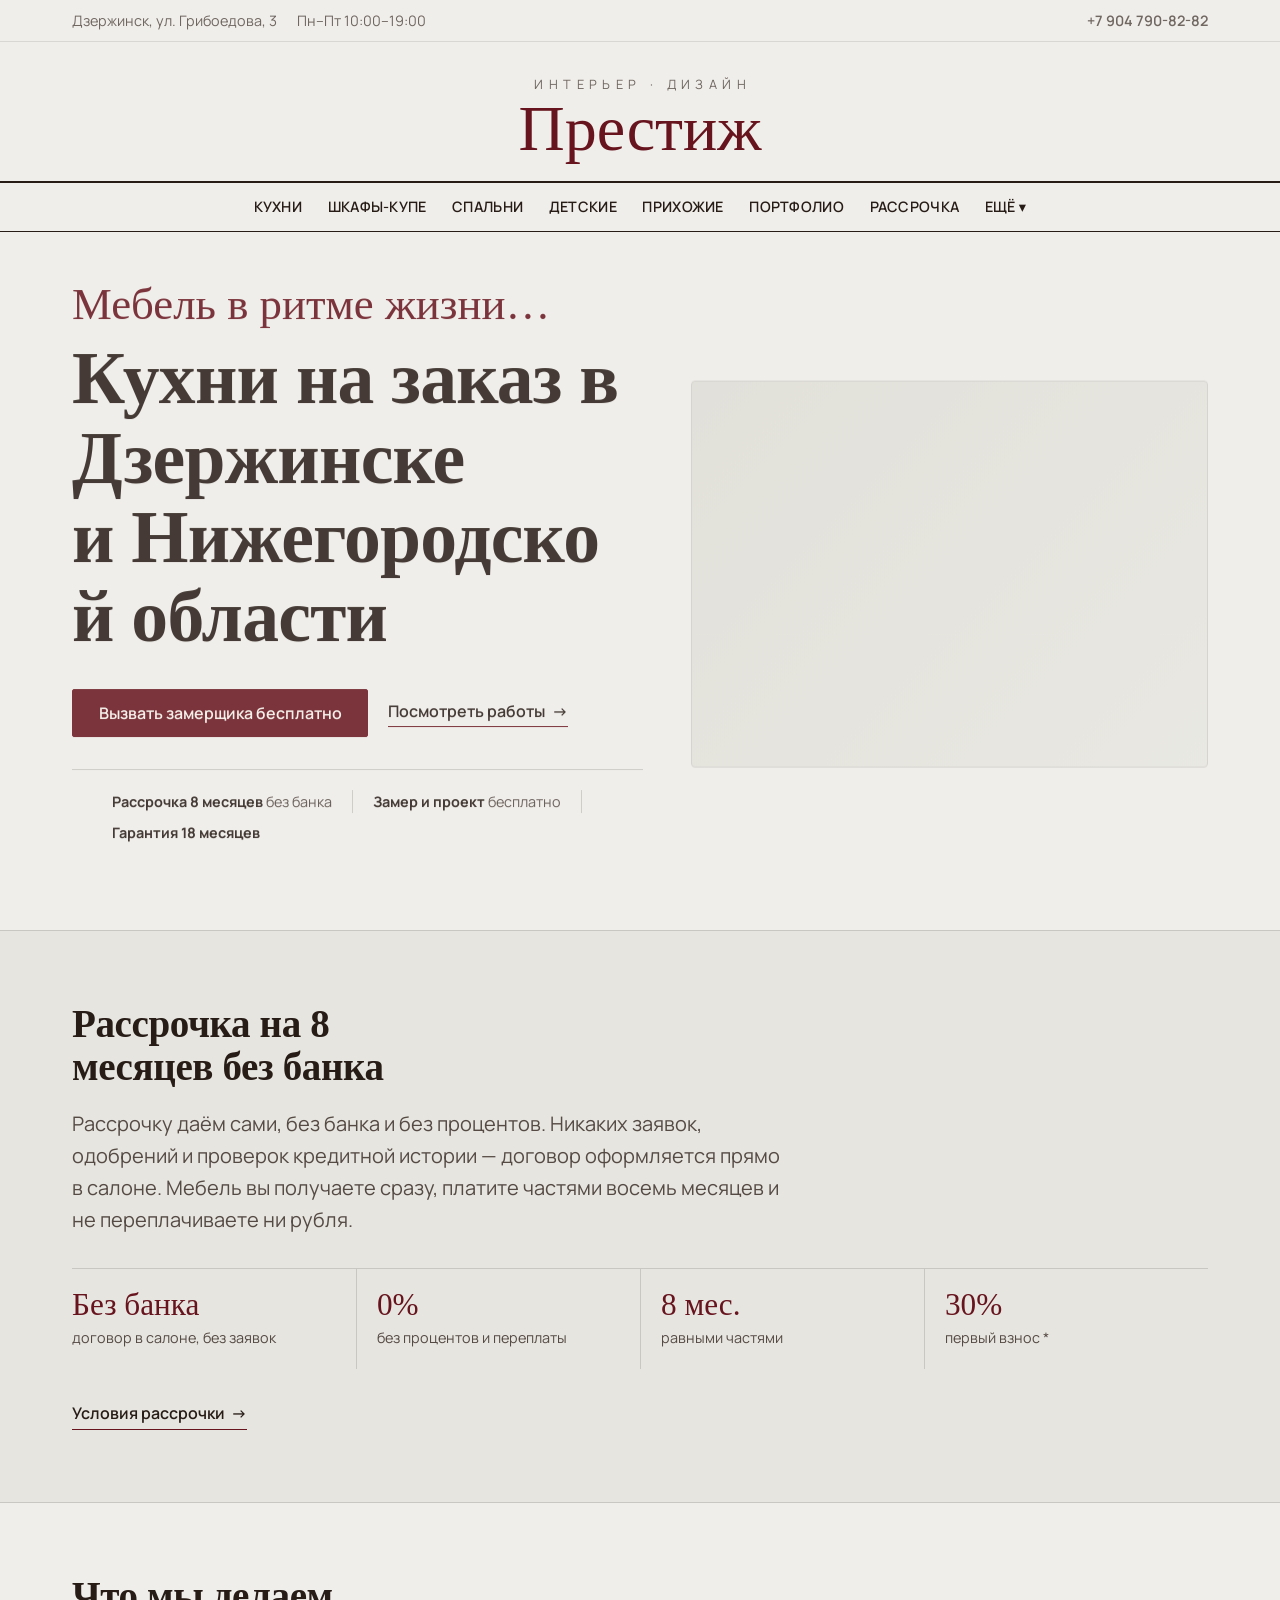
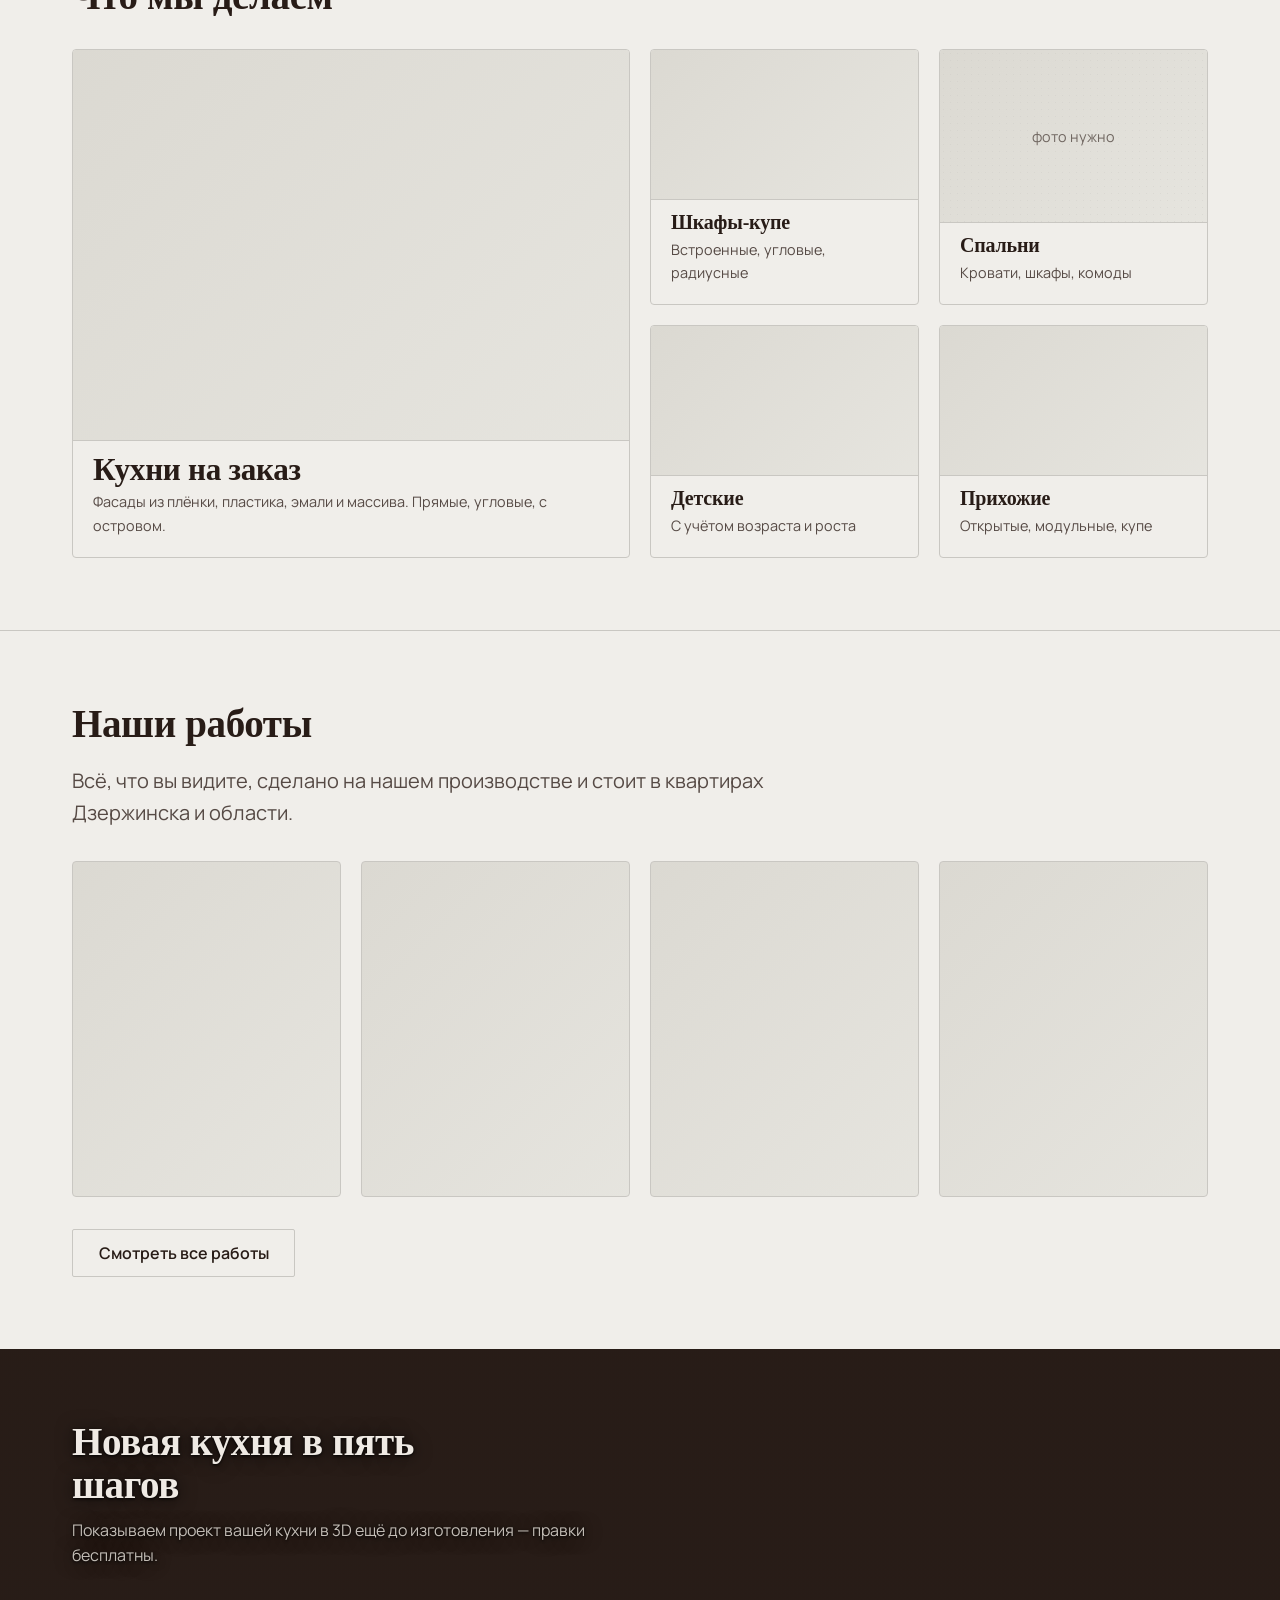
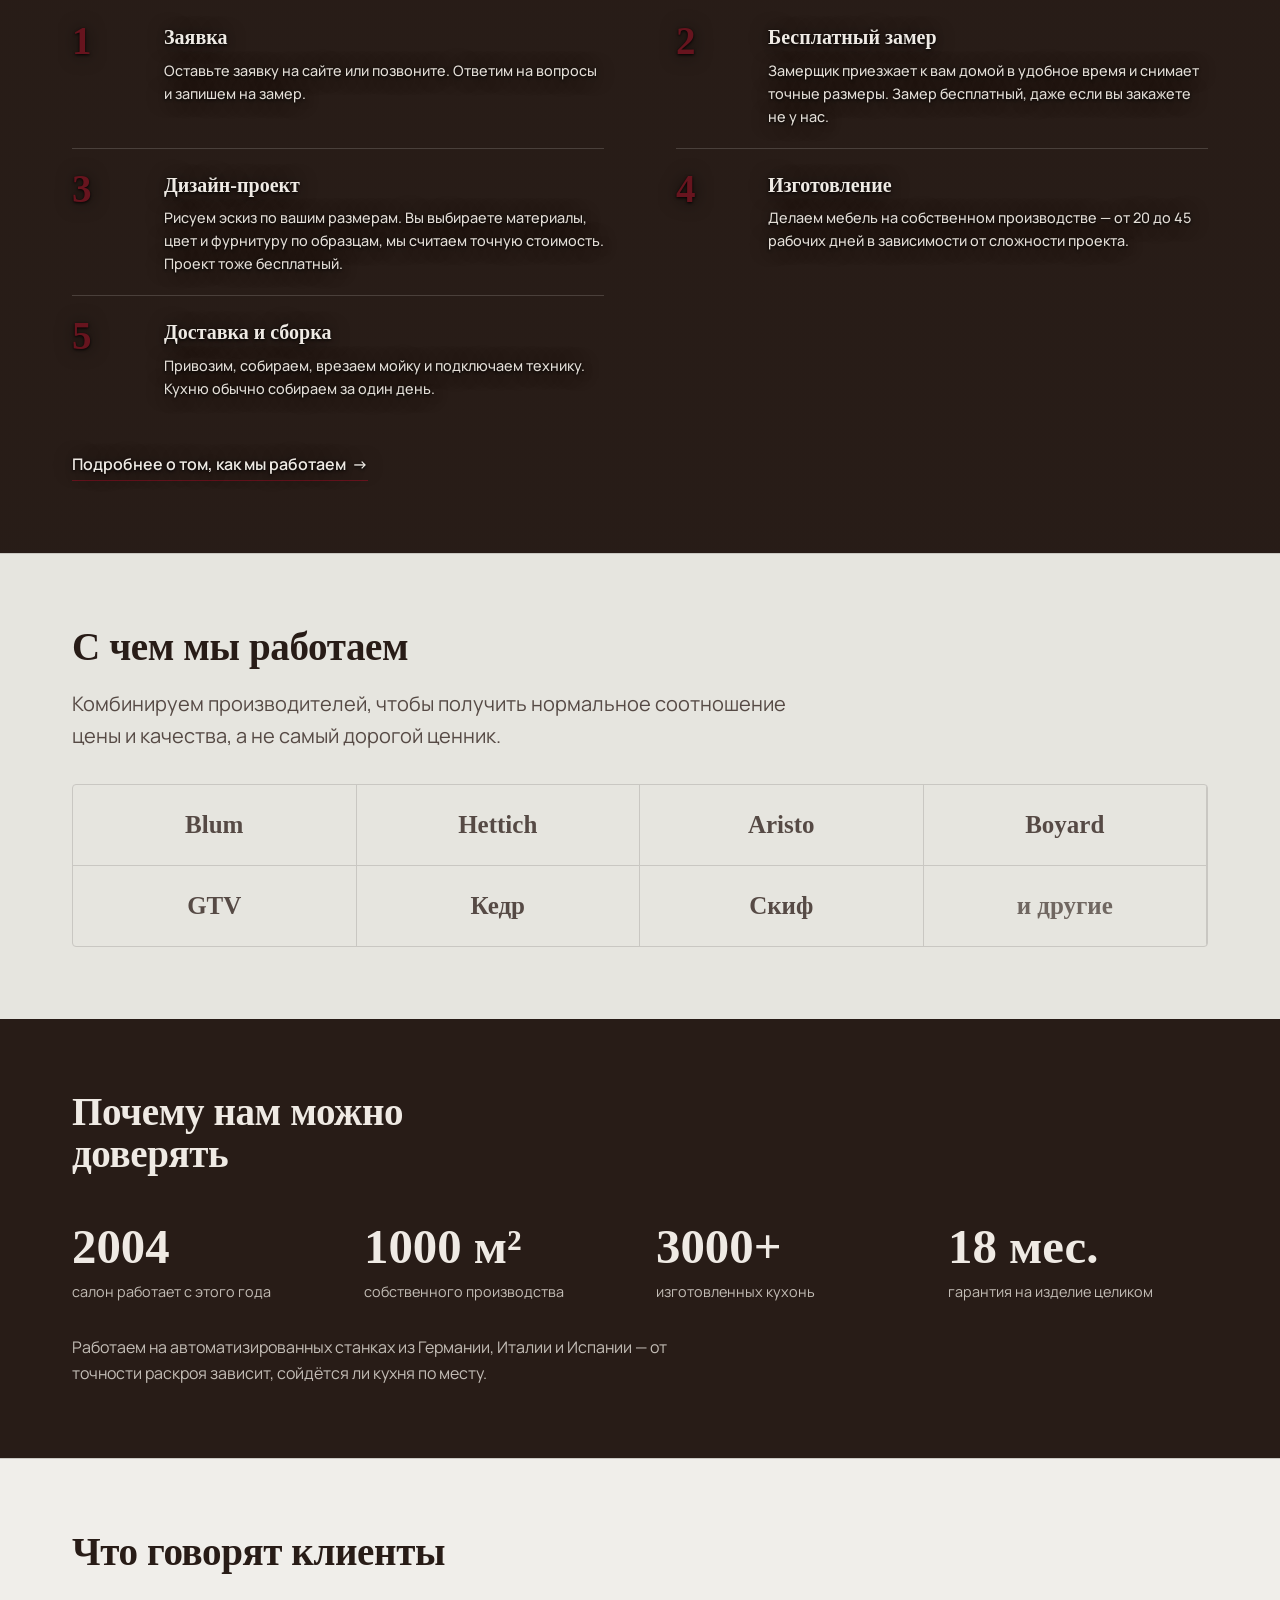
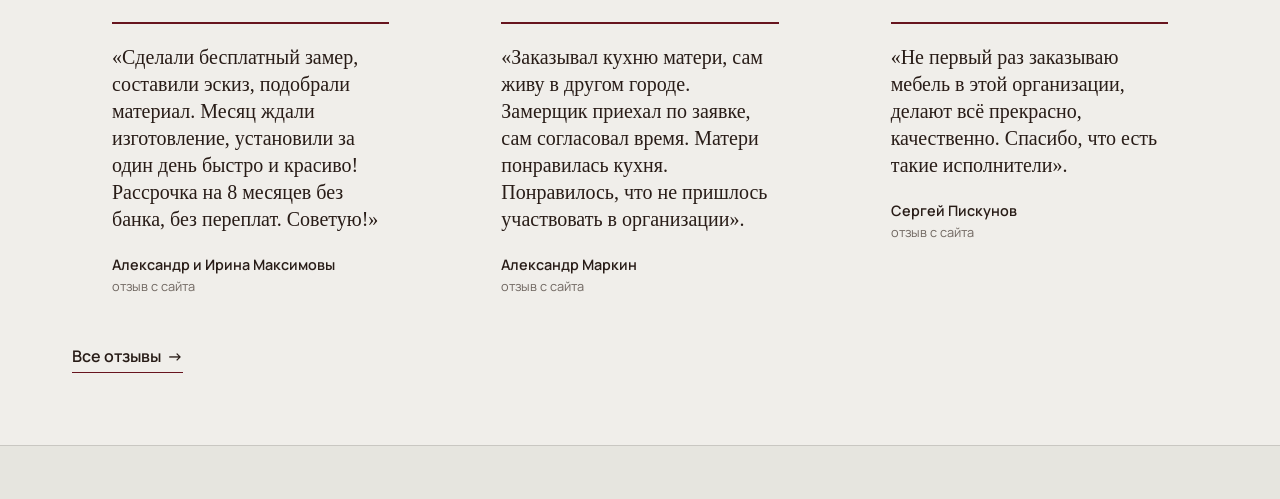
==== index.html @ ea36d983 "Pages: точка входа index.html (редирект на home) + .nojekyll Для публикации превью через GitHub Page" ====
<!doctype html>
<html lang="ru">
<head>
<meta charset="utf-8">
<meta http-equiv="refresh" content="0; url=home.html">
<title>Салон «Престиж» — кухни и мебель на заказ</title>
<link rel="canonical" href="home.html">
</head>
<body>
<p>Переход на <a href="home.html">главную страницу</a>…</p>
</body>
</html>
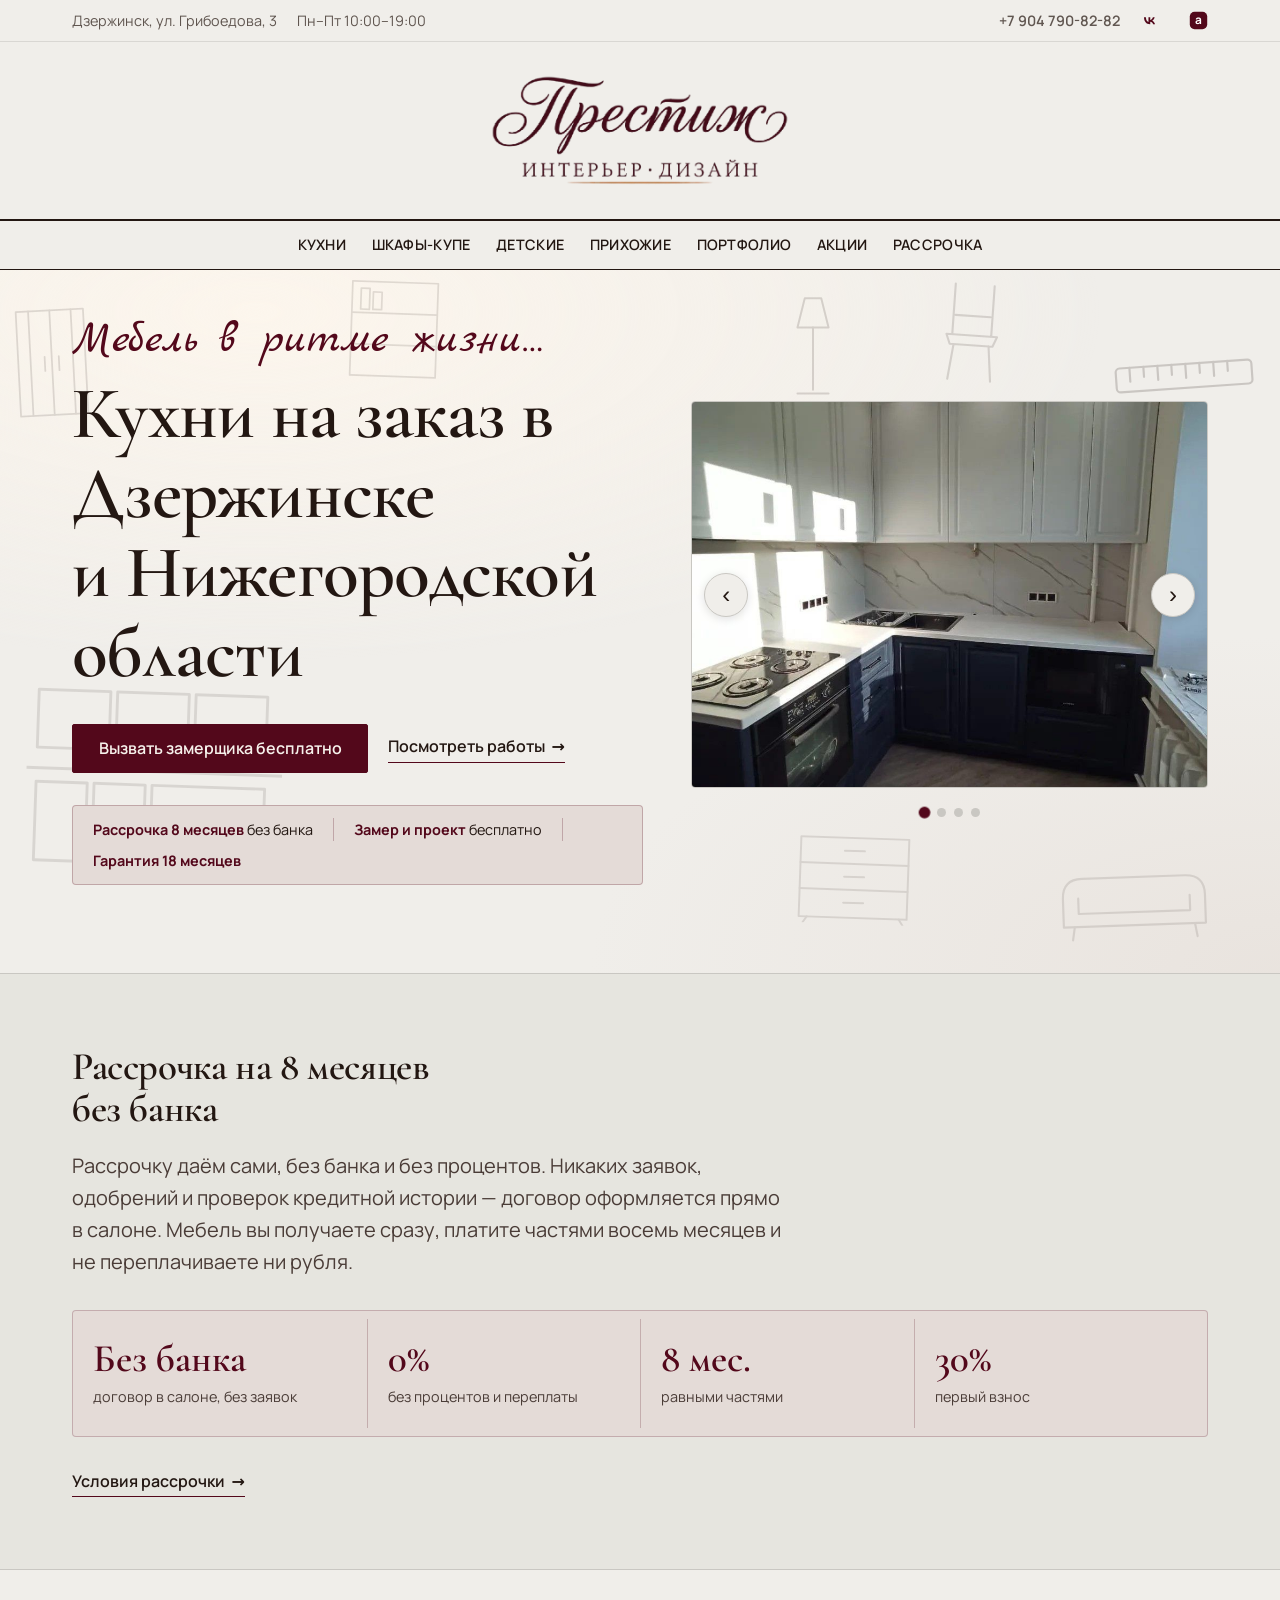
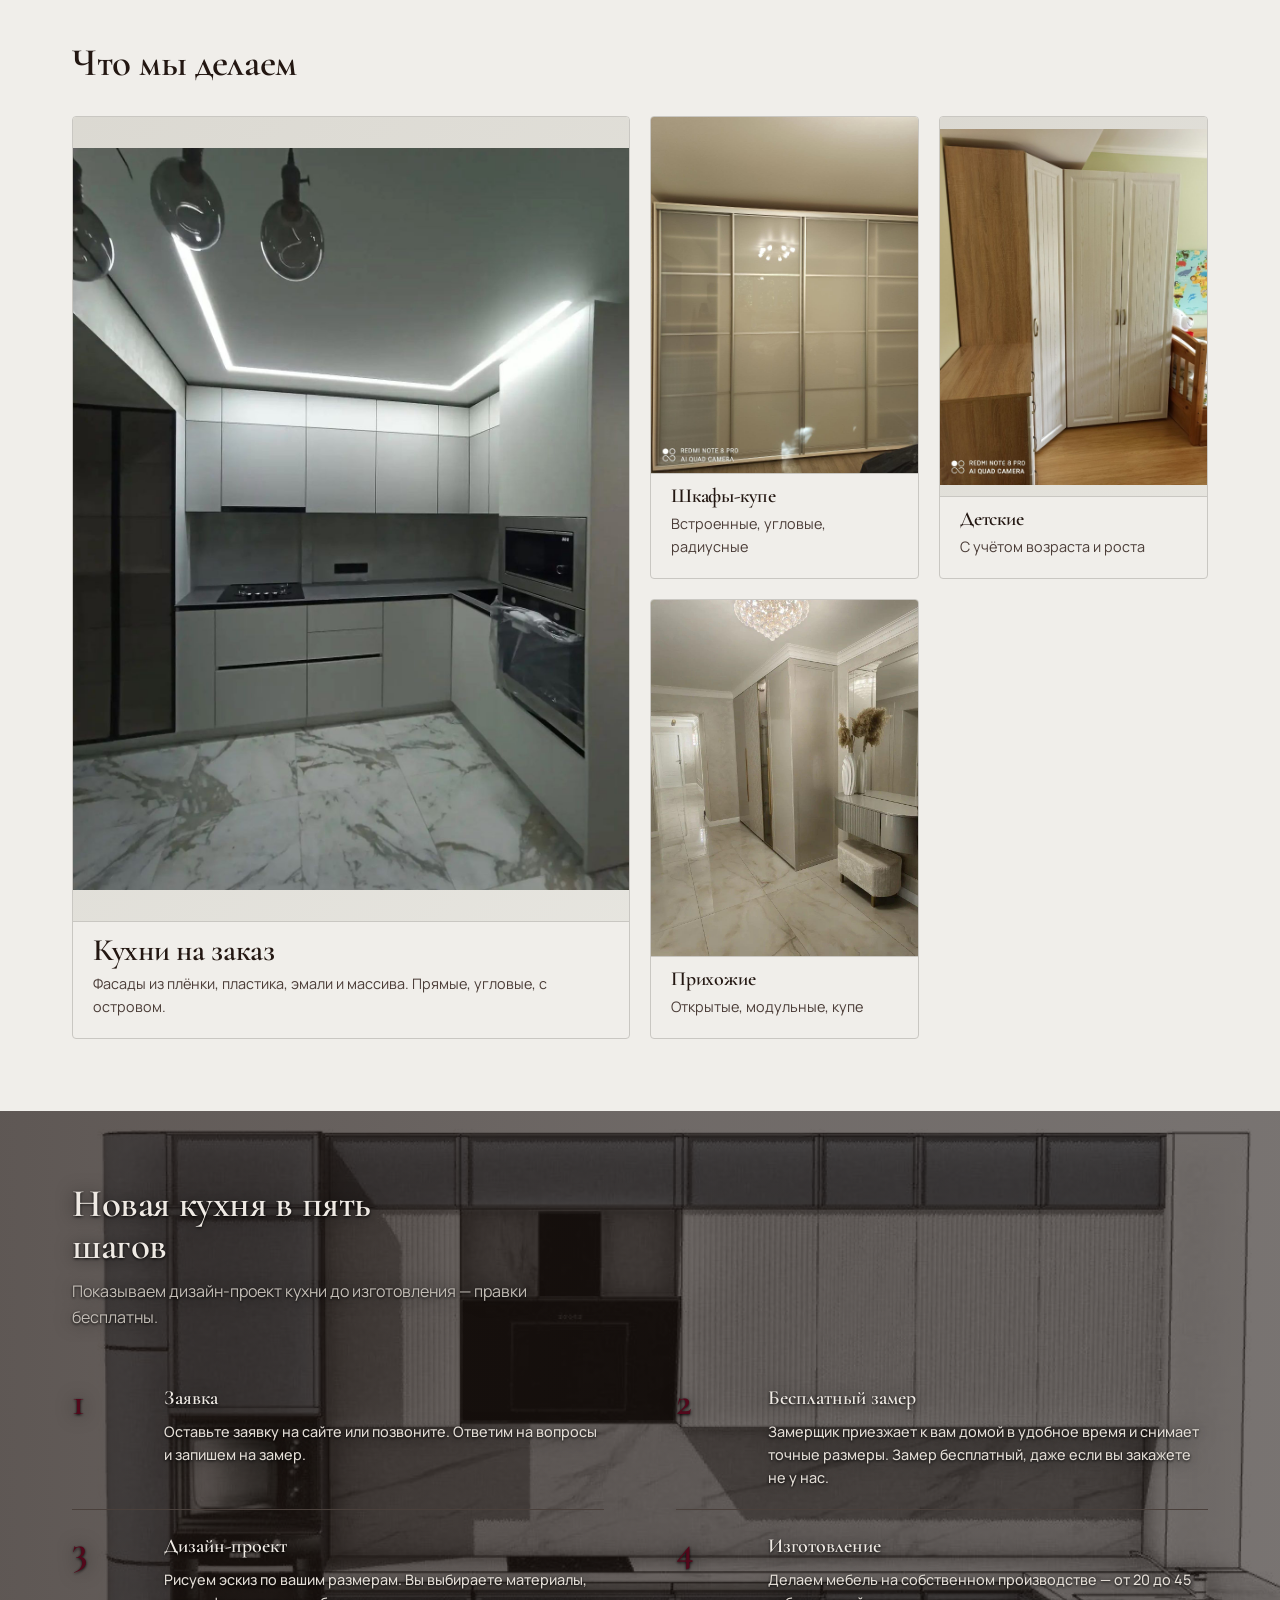
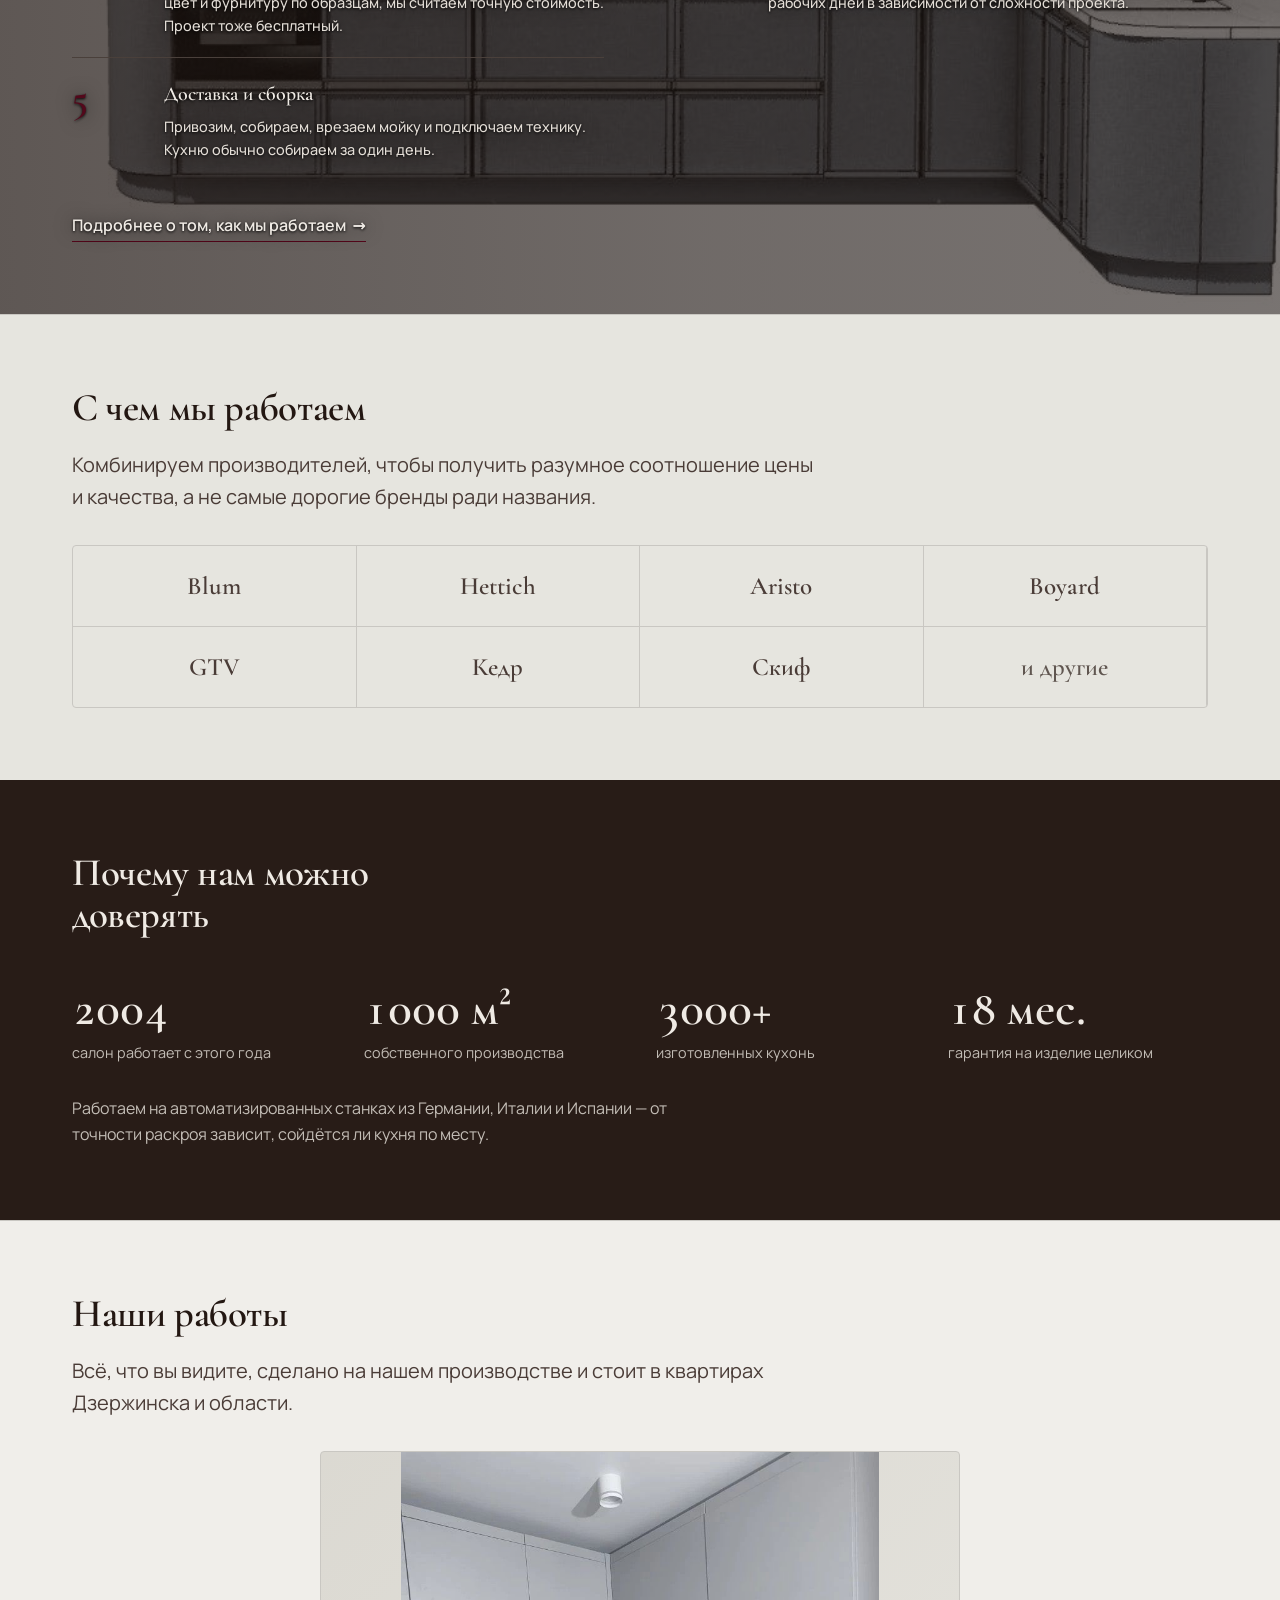
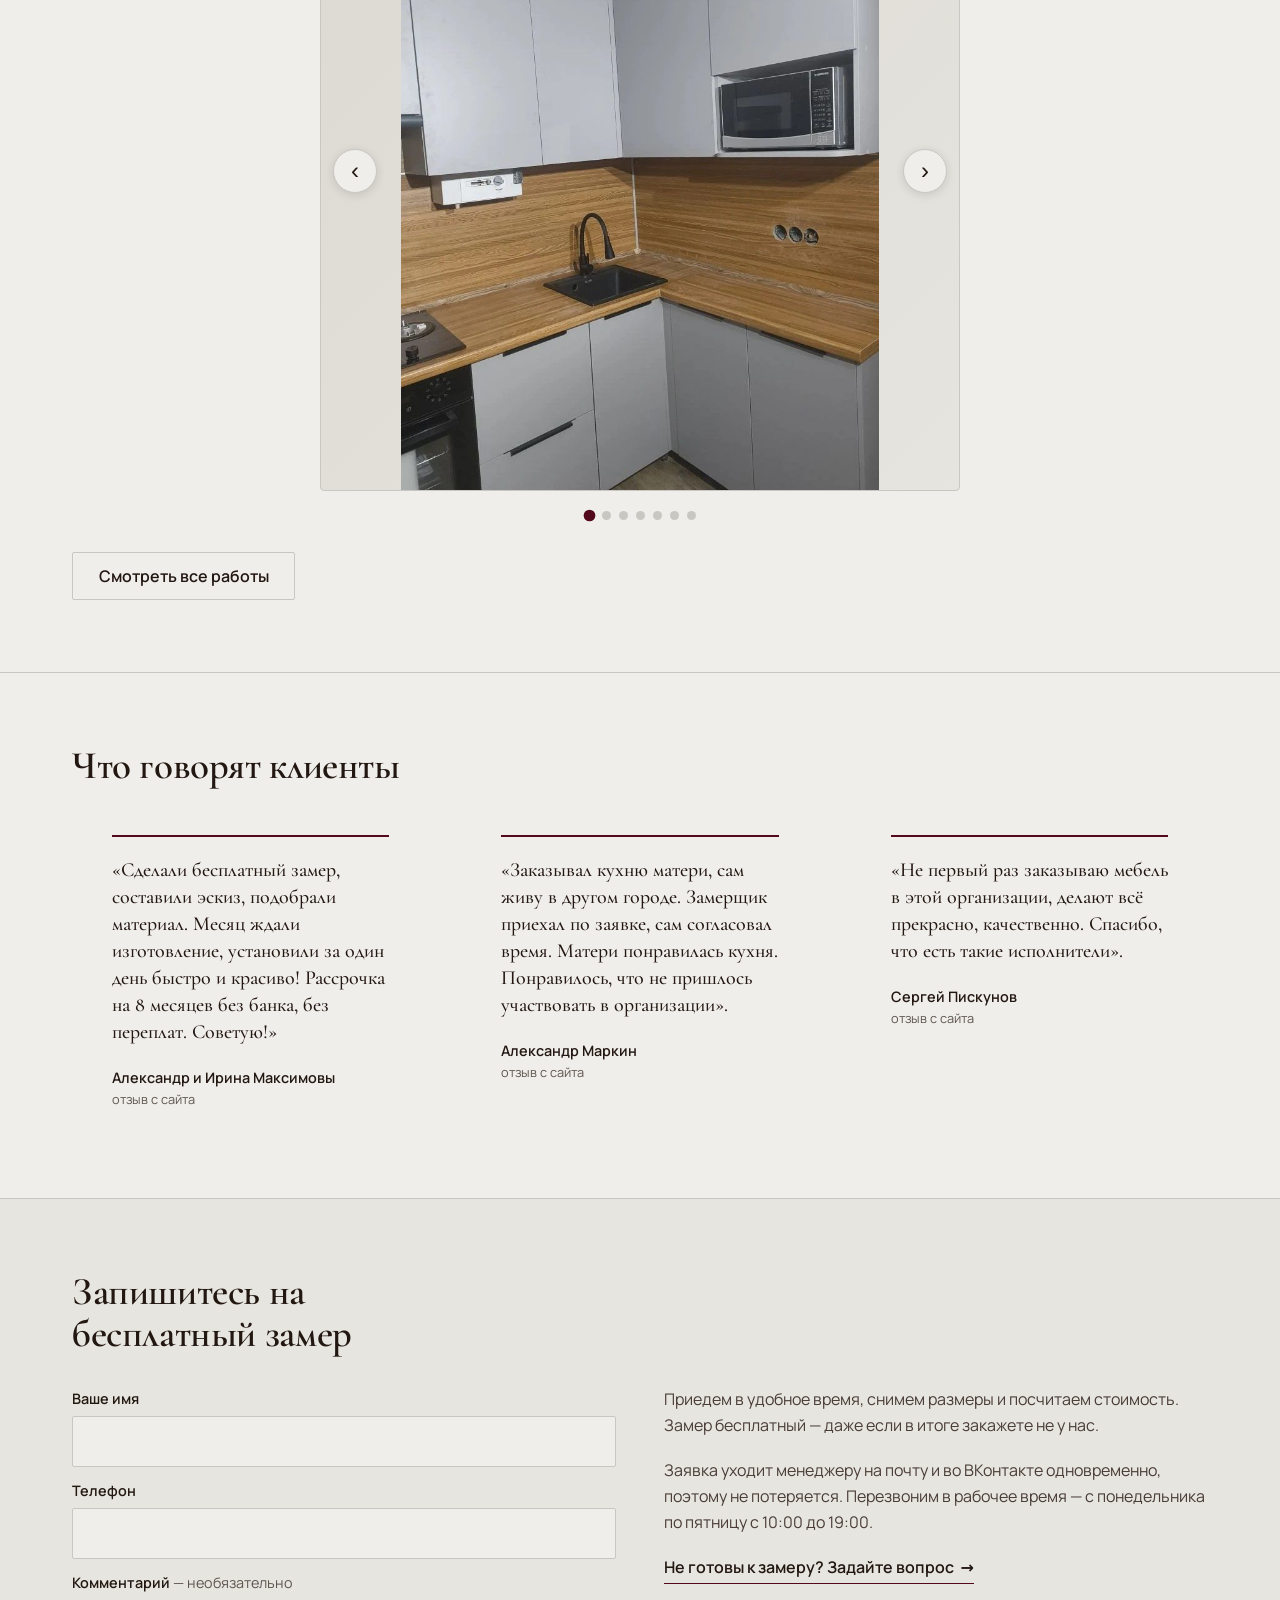
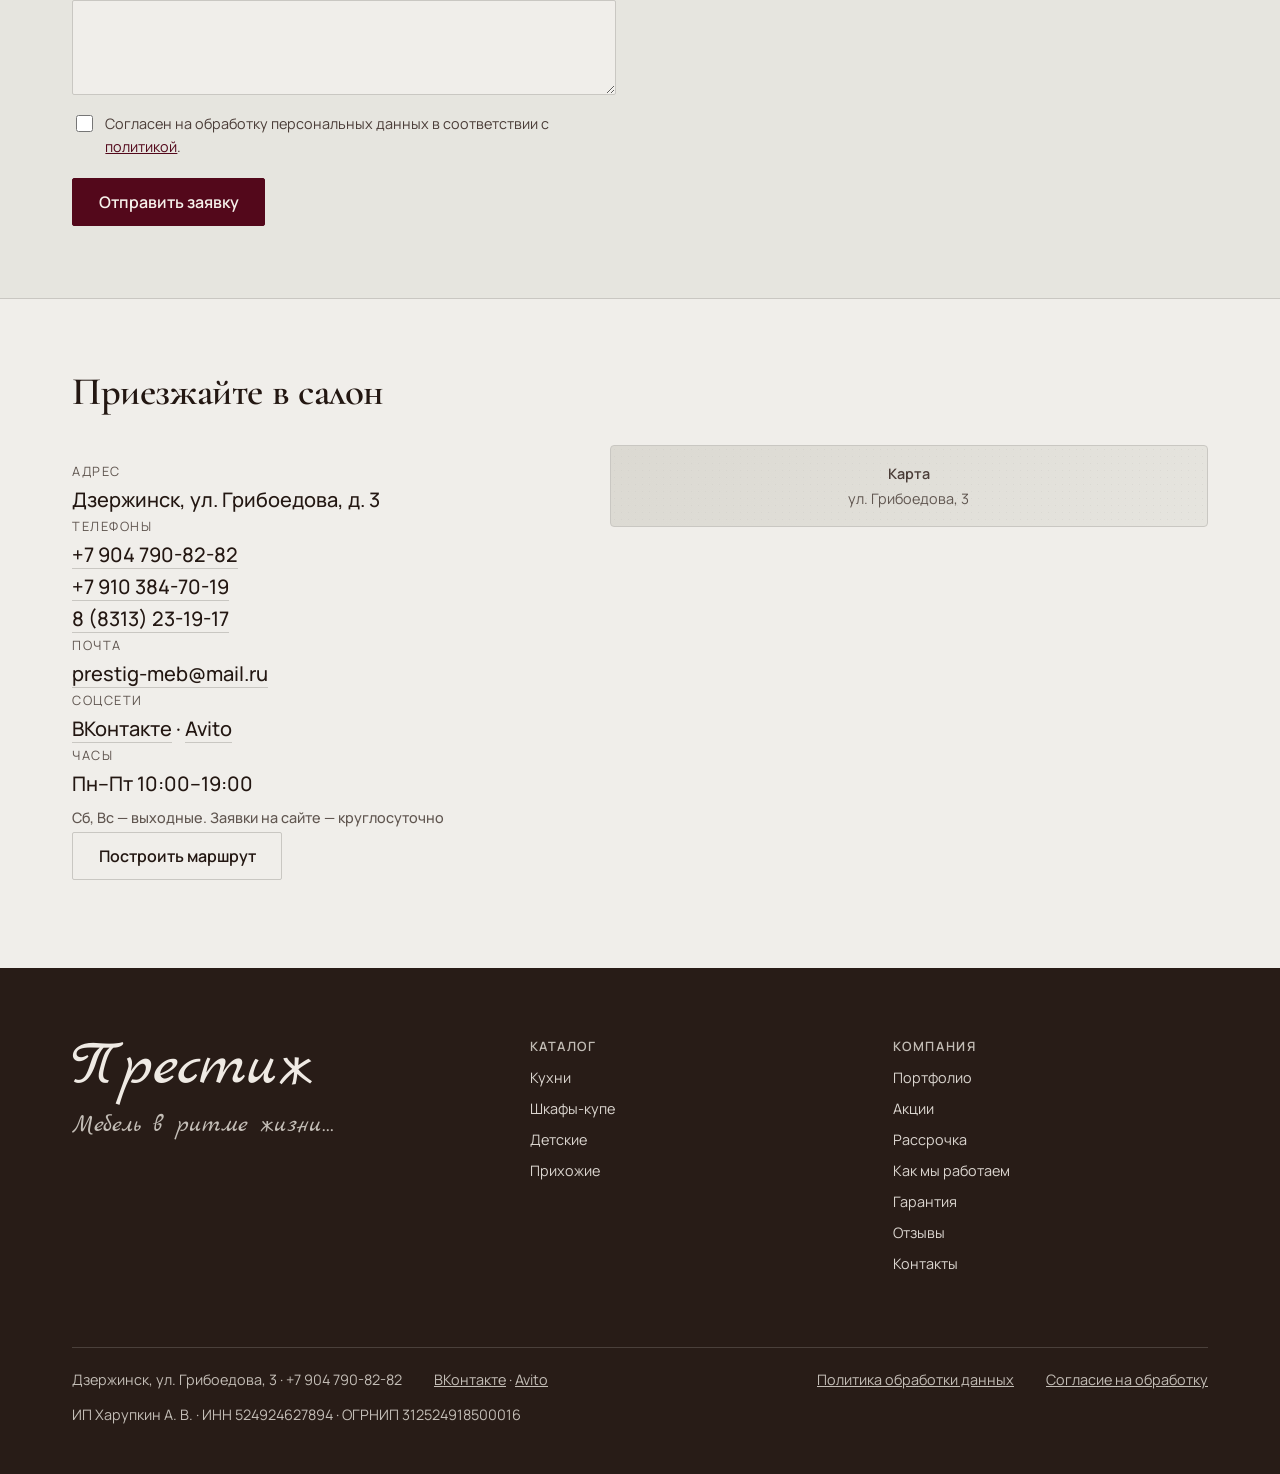
==== commit 9aaf834e: "Техника перед запуском: index.html, локальные шрифты, SEO-теги, сжатие фото, 404 - home.html → index" ====
--- a/index.html
+++ b/index.html
@@ -1,12 +1,406 @@
 <!doctype html>
-<html lang="ru">
+<html lang="ru" data-bg="greige">
 <head>
 <meta charset="utf-8">
-<meta http-equiv="refresh" content="0; url=home.html">
-<title>Салон «Престиж» — кухни и мебель на заказ</title>
-<link rel="canonical" href="home.html">
+<meta name="viewport" content="width=device-width, initial-scale=1">
+<link rel="icon" type="image/png" sizes="32x32" href="img/favicon-32.png">
+<link rel="icon" type="image/png" sizes="16x16" href="img/favicon-16.png">
+<link rel="apple-touch-icon" sizes="180x180" href="img/favicon-180.png">
+<title>Кухни и мебель на заказ в Дзержинске — салон «Престиж»</title>
+<meta name="description" content="Изготавливаем кухни, шкафы-купе и корпусную мебель по вашим размерам с 2004 года. Собственное производство в Дзержинске, работаем по всей Нижегородской области. Замер и дизайн-проект бесплатно, рассрочка на 8 месяцев без банка.">
+<link rel="canonical" href="https://prestigmeb.ru/">
+<meta property="og:type" content="website">
+<meta property="og:locale" content="ru_RU">
+<meta property="og:site_name" content="Салон «Престиж»">
+<meta property="og:url" content="https://prestigmeb.ru/">
+<meta property="og:title" content="Кухни и мебель на заказ в Дзержинске — салон «Престиж»">
+<meta property="og:description" content="Изготавливаем кухни, шкафы-купе и корпусную мебель по вашим размерам с 2004 года. Собственное производство в Дзержинске, работаем по всей Нижегородской области. Замер и дизайн-проект бесплатно, рассрочка на 8 месяцев без банка.">
+<meta property="og:image" content="https://prestigmeb.ru/img/kuhnya-sinyaya-mramor.jpg">
+<link rel="stylesheet" href="fonts.css">
+<link rel="stylesheet" href="site.css?v=20260916">
 </head>
 <body>
-<p>Переход на <a href="home.html">главную страницу</a>…</p>
+
+<!-- ============ Шапка · N6 мастхед ============ -->
+<header>
+  <div class="topbar">
+    <div class="wrap topbar__row">
+      <span class="topbar__addr">Дзержинск, ул. Грибоедова, 3</span>
+      <span class="topbar__addr">Пн–Пт&nbsp;10:00–19:00</span>
+      <span class="sp"></span>
+      <a class="topbar__phone" href="tel:+79047908282">+7 904 790-82-82</a>
+      <a class="topbar__vk" href="https://vk.ru/club210473860" target="_blank" rel="noopener" aria-label="Мы во ВКонтакте" style="display:inline-flex;align-items:center;color:var(--color-accent)"><svg width="19" height="19" viewBox="0 0 448 512" fill="currentColor" aria-hidden="true"><path d="M75.6 168.267H126.747C128.427 253.76 166.133 289.973 196 297.44V168.267H244.16V242.053C273.653 238.88 304.64 205.28 315.093 168.267H363.253C359.283 187.474 351.408 205.66 340.108 221.68C328.809 237.7 314.322 251.212 297.573 261.373C316.271 270.656 332.788 283.796 346.008 299.936C359.229 316.076 368.845 334.845 374.213 355H321.2C316.4 337.489 306.516 321.792 292.788 309.859C279.061 297.925 262.116 290.313 244.16 287.973V355H238.373C136.267 355 78.0267 285.013 75.6 168.267Z"/></svg></a>
+      <a class="topbar__avito" href="https://www.avito.ru/dzerzhinsk/mebel_i_interer/kuhni_na_zakaz_4572454241" target="_blank" rel="noopener" aria-label="Avito" style="display:inline-flex;align-items:center;margin-left:10px;color:var(--color-accent)"><svg width="19" height="19" viewBox="0 0 24 24" aria-hidden="true"><rect x="1" y="1" width="22" height="22" rx="6" fill="currentColor"/><text x="12" y="17" text-anchor="middle" font-size="15" font-weight="700" fill="#fff" font-family="Manrope,Arial,sans-serif">a</text></svg></a>
+      <button class="burger" aria-label="Открыть меню" aria-expanded="false">Меню ☰</button>
+    </div>
+  </div>
+
+  <div class="wrap masthead">
+    <a class="wordmark wordmark--logo" href="./" aria-label="Престиж — интерьер, дизайн"><img src="img/logo.png" alt="Престиж — интерьер, дизайн" width="680" height="257" style="display:block;width:clamp(190px,42vw,300px);height:auto;margin:0 auto"></a>
+  </div>
+
+  <nav class="mastnav" aria-label="Основное меню">
+    <div class="wrap">
+      <ul class="mastnav__list">
+        <li><a href="category.html">Кухни</a></li>
+        <li><a href="shkafy.html">Шкафы-купе</a></li>
+        <li><a href="detskie.html">Детские</a></li>
+        <li><a href="prihozhie.html">Прихожие</a></li>
+        <li><a href="portfolio.html">Портфолио</a></li>
+        <li><a href="akcii.html">Акции</a></li>
+        <li><a href="static.html">Рассрочка</a></li>
+      </ul>
+    </div>
+  </nav>
+</header>
+
+<main>
+
+  <!-- 1 · Первый экран -->
+  <section class="hero-band" aria-labelledby="hero-title">
+    <!-- фоновые мебельные эскизы + тёплое свечение (декор, скрыт от скринридеров) -->
+    <div class="hero__fx" aria-hidden="true">
+      <svg width="0" height="0" class="hero__defs"><defs>
+        <symbol id="f-kitchen" viewBox="0 0 150 112">
+          <rect x="6" y="6" width="42" height="34"/><rect x="52" y="6" width="42" height="34"/><rect x="98" y="6" width="42" height="34"/>
+          <line x1="27" y1="30" x2="27" y2="35"/><line x1="73" y1="30" x2="73" y2="35"/><line x1="119" y1="30" x2="119" y2="35"/>
+          <line x1="0" y1="52" x2="150" y2="52"/>
+          <rect x="6" y="60" width="30" height="46"/><rect x="40" y="60" width="30" height="46"/><rect x="74" y="60" width="66" height="46"/>
+          <circle cx="107" cy="83" r="6"/>
+        </symbol>
+        <symbol id="f-ruler" viewBox="0 0 140 42">
+          <rect x="2" y="10" width="136" height="24" rx="4"/>
+          <line x1="16" y1="10" x2="16" y2="24"/><line x1="30" y1="10" x2="30" y2="20"/><line x1="44" y1="10" x2="44" y2="24"/><line x1="58" y1="10" x2="58" y2="20"/><line x1="72" y1="10" x2="72" y2="24"/><line x1="86" y1="10" x2="86" y2="20"/><line x1="100" y1="10" x2="100" y2="24"/><line x1="114" y1="10" x2="114" y2="20"/>
+        </symbol>
+        <symbol id="f-lamp" viewBox="0 0 70 120">
+          <path d="M18 40 L52 40 L44 8 L26 8 Z"/><line x1="35" y1="40" x2="35" y2="108"/><path d="M18 112 L52 112"/>
+        </symbol>
+        <symbol id="f-wardrobe" viewBox="0 0 88 130">
+          <rect x="6" y="6" width="76" height="118"/><line x1="44" y1="6" x2="44" y2="124"/>
+          <line x1="20" y1="6" x2="20" y2="124"/><line x1="68" y1="6" x2="68" y2="124"/>
+          <line x1="36" y1="58" x2="36" y2="74"/><line x1="52" y1="58" x2="52" y2="74"/>
+        </symbol>
+        <symbol id="f-dresser" viewBox="0 0 120 92">
+          <rect x="6" y="6" width="108" height="80"/><line x1="6" y1="32" x2="114" y2="32"/><line x1="6" y1="58" x2="114" y2="58"/>
+          <line x1="50" y1="19" x2="70" y2="19"/><line x1="50" y1="45" x2="70" y2="45"/><line x1="50" y1="71" x2="70" y2="71"/>
+          <line x1="14" y1="86" x2="10" y2="92"/><line x1="106" y1="86" x2="110" y2="92"/>
+        </symbol>
+        <symbol id="f-chair" viewBox="0 0 80 112">
+          <path d="M20 8 L20 60 M60 8 L60 60 M14 60 L66 60 L62 70 L18 70 Z M22 70 L18 106 M58 70 L62 106 M22 40 L58 40"/>
+        </symbol>
+        <symbol id="f-sofa" viewBox="0 0 150 84">
+          <path d="M10 40 Q10 22 28 22 L122 22 Q140 22 140 40 L140 66 L10 66 Z"/>
+          <path d="M24 40 L24 54 M126 40 L126 54 M24 54 L126 54"/>
+          <line x1="20" y1="66" x2="18" y2="78"/><line x1="130" y1="66" x2="132" y2="78"/>
+        </symbol>
+        <symbol id="f-shelf" viewBox="0 0 110 120">
+          <rect x="6" y="6" width="98" height="108"/><line x1="6" y1="42" x2="104" y2="42"/><line x1="6" y1="78" x2="104" y2="78"/>
+          <rect x="16" y="14" width="10" height="24"/><rect x="30" y="18" width="10" height="20"/>
+        </symbol>
+      </defs></svg>
+      <div class="hero__glow"></div>
+      <svg class="hero__sketch hero__sketch--kitchen" viewBox="0 0 150 112"><use href="#f-kitchen"/></svg>
+      <svg class="hero__sketch hero__sketch--ruler" viewBox="0 0 140 42"><use href="#f-ruler"/></svg>
+      <svg class="hero__sketch hero__sketch--lamp" viewBox="0 0 70 120"><use href="#f-lamp"/></svg>
+      <svg class="hero__sketch hero__sketch--wardrobe" viewBox="0 0 88 130"><use href="#f-wardrobe"/></svg>
+      <svg class="hero__sketch hero__sketch--dresser" viewBox="0 0 120 92"><use href="#f-dresser"/></svg>
+      <svg class="hero__sketch hero__sketch--chair" viewBox="0 0 80 112"><use href="#f-chair"/></svg>
+      <svg class="hero__sketch hero__sketch--sofa" viewBox="0 0 150 84"><use href="#f-sofa"/></svg>
+      <svg class="hero__sketch hero__sketch--shelf" viewBox="0 0 110 120"><use href="#f-shelf"/></svg>
+    </div>
+    <div class="wrap hero">
+    <div class="hero__grid">
+      <div class="rise">
+        <p class="hero__slogan">Мебель в ритме жизни…</p>
+        <h1 class="hero__title" id="hero-title">Кухни на заказ в Дзержинске и&nbsp;Нижегородской области</h1>
+        <div class="hero__cta">
+          <a class="btn" href="#form">Вызвать замерщика бесплатно</a>
+          <a class="tlink" href="#works">Посмотреть работы <span class="arw">→</span></a>
+        </div>
+        <ul class="facts">
+          <li><b>Рассрочка 8 месяцев</b> без банка</li>
+          <li><b>Замер и проект</b> бесплатно</li>
+          <li><b>Гарантия 18 месяцев</b></li>
+        </ul>
+      </div>
+      <div class="slider slider--hero rise" data-slider data-autoplay="6000" tabindex="0" role="group" aria-roledescription="слайдер" aria-label="Наши кухни">
+        <div class="slider__viewport">
+          <div class="slider__track">
+            <div class="slider__slide"><div class="photo"><img class="photo__img" src="img/kuhnya-sinyaya-mramor.jpg" alt="Синяя классическая кухня с белой мраморной столешницей на заказ, Дзержинск" loading="eager" decoding="async"></div></div>
+            <div class="slider__slide"><div class="photo"><img class="photo__img" src="img/kuhnya-belaya-glyanec.jpg" alt="Белая глянцевая кухня на заказ, Дзержинск" loading="lazy" decoding="async"></div></div>
+            <div class="slider__slide"><div class="photo"><img class="photo__img" src="img/kuhnya-modern-bezruchek.jpg" alt="Современная кухня без ручек на заказ" loading="lazy" decoding="async"></div></div>
+            <div class="slider__slide"><div class="photo"><img class="photo__img" src="img/kuhnya-shalfej.jpg" alt="Кухня цвета шалфея на заказ" loading="lazy" decoding="async"></div></div>
+          </div>
+          <button class="slider__arrow slider__arrow--prev" type="button" aria-label="Предыдущее фото">‹</button>
+          <button class="slider__arrow slider__arrow--next" type="button" aria-label="Следующее фото">›</button>
+        </div>
+        <div class="slider__dots" aria-hidden="true"></div>
+      </div>
+    </div>
+    </div>
+  </section>
+
+  <!-- 2 · Рассрочка -->
+  <section class="section rassrochka" aria-labelledby="rass-title">
+    <div class="wrap">
+      <h2 class="section__title" id="rass-title">Рассрочка на 8 месяцев без банка</h2>
+      <p class="section__lead">Рассрочку даём сами, без банка и без процентов. Никаких заявок, одобрений
+        и проверок кредитной истории — договор оформляется прямо в салоне. Мебель вы получаете
+        сразу, платите частями восемь месяцев и не переплачиваете ни рубля.</p>
+      <div class="rass-row">
+        <div class="rass-row__item"><div class="rass-row__k">Без&nbsp;банка</div><div class="rass-row__v">договор в салоне, без заявок</div></div>
+        <div class="rass-row__item"><div class="rass-row__k">0%</div><div class="rass-row__v">без процентов и переплаты</div></div>
+        <div class="rass-row__item"><div class="rass-row__k">8&nbsp;мес.</div><div class="rass-row__v">равными частями</div></div>
+        <div class="rass-row__item"><div class="rass-row__k">30%</div><div class="rass-row__v">первый взнос</div></div>
+      </div>
+      <p style="margin-top:var(--space-lg)"><a class="tlink" href="static.html">Условия рассрочки <span class="arw">→</span></a></p>
+    </div>
+  </section>
+
+  <!-- 3 · Категории -->
+  <section class="section" aria-labelledby="cats-title">
+    <div class="wrap">
+      <h2 class="section__title" id="cats-title">Что мы делаем</h2>
+      <div class="cats">
+        <a class="cat cat--lead" href="category.html">
+          <div class="cat__photo"><div class="photo"><img class="photo__img" src="img/kuhnya-belaya-modern.jpg" alt="Белая угловая кухня в стиле модерн на заказ" loading="lazy" decoding="async"></div></div>
+          <div class="cat__body">
+            <h3 class="cat__name">Кухни на заказ</h3>
+            <p class="cat__desc">Фасады из плёнки, пластика, эмали и массива. Прямые, угловые, с островом.</p>
+          </div>
+        </a>
+        <a class="cat" href="shkafy.html">
+          <div class="cat__photo"><div class="photo"><img class="photo__img" src="img/shkaf-kupe-steklo.jpg" alt="Встроенный шкаф-купе с фасадами из сатинового стекла на заказ" loading="lazy" decoding="async"></div></div>
+          <div class="cat__body"><h3 class="cat__name">Шкафы-купе</h3><p class="cat__desc">Встроенные, угловые, радиусные</p></div>
+        </a>
+        <a class="cat" href="detskie.html">
+          <div class="cat__photo"><div class="photo"><img class="photo__img" src="img/detskaya-krovat.jpg" alt="Детская на заказ: угловой шкаф, комод и кровать" loading="lazy" decoding="async"></div></div>
+          <div class="cat__body"><h3 class="cat__name">Детские</h3><p class="cat__desc">С учётом возраста и роста</p></div>
+        </a>
+        <a class="cat" href="prihozhie.html">
+          <div class="cat__photo"><div class="photo"><img class="photo__img" src="img/prihozhaya-mramor.jpg" alt="Прихожая на заказ: мрамор, зеркало, встроенный шкаф" loading="lazy" decoding="async"></div></div>
+          <div class="cat__body"><h3 class="cat__name">Прихожие</h3><p class="cat__desc">Открытые, модульные, купе</p></div>
+        </a>
+      </div>
+    </div>
+  </section>
+
+  <!-- 4 · Как мы работаем · 3D-проект фоном (разделяет «Что делаем» и остальное) -->
+  <section class="section steps-band" data-reveal aria-labelledby="steps-title">
+    <div class="steps-band__bg" aria-hidden="true">
+      <img class="reveal__img reveal__img--color" src="img/proekt-render.jpg" alt="" loading="lazy" decoding="async">
+      <img class="reveal__img reveal__img--blueprint" src="img/proekt-render.jpg" alt="" loading="lazy" decoding="async">
+    </div>
+    <div class="steps-band__scrim" aria-hidden="true"></div>
+    <span class="reveal__scan" aria-hidden="true"></span>
+    <div class="wrap">
+      <h2 class="section__title" id="steps-title">Новая кухня в пять шагов</h2>
+      <p class="steps-band__sub">Показываем дизайн-проект кухни до изготовления — правки бесплатны.</p>
+      <div class="steps">
+        <div class="step"><div class="step__n">1</div><div><div class="step__t">Заявка</div><p class="step__d">Оставьте заявку на сайте или позвоните. Ответим на вопросы и запишем на замер.</p></div></div>
+        <div class="step"><div class="step__n">2</div><div><div class="step__t">Бесплатный замер</div><p class="step__d">Замерщик приезжает к вам домой в удобное время и снимает точные размеры. Замер бесплатный, даже если вы закажете не у нас.</p></div></div>
+        <div class="step"><div class="step__n">3</div><div><div class="step__t">Дизайн-проект</div><p class="step__d">Рисуем эскиз по вашим размерам. Вы выбираете материалы, цвет и фурнитуру по образцам, мы считаем точную стоимость. Проект тоже бесплатный.</p></div></div>
+        <div class="step"><div class="step__n">4</div><div><div class="step__t">Изготовление</div><p class="step__d">Делаем мебель на собственном производстве — от 20 до 45 рабочих дней в зависимости от сложности проекта.</p></div></div>
+        <div class="step"><div class="step__n">5</div><div><div class="step__t">Доставка и сборка</div><p class="step__d">Привозим, собираем, врезаем мойку и подключаем технику. Кухню обычно собираем за один день.</p></div></div>
+      </div>
+      <p style="margin-top:var(--space-lg)"><a class="tlink" href="static.html">Подробнее о том, как мы работаем <span class="arw">→</span></a></p>
+    </div>
+  </section>
+
+  <!-- 5 · Материалы и поставщики -->
+  <section class="section suppliers" aria-labelledby="supp-title">
+    <div class="wrap">
+      <h2 class="section__title" id="supp-title">С чем мы работаем</h2>
+      <p class="section__lead measure">Комбинируем производителей, чтобы получить разумное соотношение
+        цены и качества, а не самые дорогие бренды ради названия.</p>
+      <div class="supp-wall">
+        <div class="supp">Blum</div>
+        <div class="supp">Hettich</div>
+        <div class="supp">Aristo</div>
+        <div class="supp">Boyard</div>
+        <div class="supp">GTV</div>
+        <div class="supp">Кедр</div>
+        <div class="supp">Скиф</div>
+        <div class="supp" style="color:var(--color-muted)">и другие</div>
+      </div>
+    </div>
+  </section>
+
+  <!-- 6 · Почему нам можно доверять -->
+  <section class="section trust" aria-labelledby="trust-title">
+    <div class="wrap">
+      <h2 class="section__title" id="trust-title" style="color:var(--color-on-carbon)">Почему нам можно доверять</h2>
+      <div class="stat-strip" style="margin-top:var(--space-xl)">
+        <div class="stat"><div class="stat__n">2004</div><div class="stat__l">салон работает с этого года</div></div>
+        <div class="stat"><div class="stat__n">1000 м²</div><div class="stat__l">собственного производства</div></div>
+        <div class="stat"><div class="stat__n">3000+</div><div class="stat__l">изготовленных кухонь</div></div>
+        <div class="stat"><div class="stat__n">18 мес.</div><div class="stat__l">гарантия на изделие целиком</div></div>
+      </div>
+      <p class="trust__note">Работаем на автоматизированных станках из Германии, Италии и Испании —
+        от точности раскроя зависит, сойдётся ли кухня по месту.</p>
+    </div>
+  </section>
+
+  <!-- Наши работы -->
+  <section class="section" id="works" aria-labelledby="works-title">
+    <div class="wrap">
+      <h2 class="section__title" id="works-title">Наши работы</h2>
+      <p class="section__lead measure">Всё, что вы видите, сделано на нашем производстве и стоит
+        в квартирах Дзержинска и области.</p>
+      <div class="slider slider--works" data-slider data-autoplay="0" tabindex="0" role="group" aria-roledescription="слайдер" aria-label="Наши работы">
+        <div class="slider__viewport">
+          <div class="slider__track">
+            <div class="slider__slide"><div class="photo"><img class="photo__img" src="img/kuhnya-seraya-modern.jpg" alt="Серая кухня модерн с деревянной столешницей на заказ" loading="lazy" decoding="async"></div></div>
+            <div class="slider__slide"><div class="photo"><img class="photo__img" src="img/shkaf-kupe-uglovoj.jpg" alt="Угловой шкаф-купе с зеркальными фасадами на заказ" loading="lazy" decoding="async"></div></div>
+            <div class="slider__slide"><div class="photo"><img class="photo__img" src="img/detskaya-stol.jpg" alt="Детская на заказ: письменный стол и стеллаж" loading="lazy" decoding="async"></div></div>
+            <div class="slider__slide"><div class="photo"><img class="photo__img" src="img/garderobnaya.jpg" alt="Открытая гардеробная система на заказ" loading="lazy" decoding="async"></div></div>
+            <div class="slider__slide"><div class="photo"><img class="photo__img" src="img/prihozhaya-mramor.jpg" alt="Прихожая на заказ: мрамор, зеркало, встроенный шкаф" loading="lazy" decoding="async"></div></div>
+            <div class="slider__slide"><div class="photo"><img class="photo__img" src="img/kuhnya-klassika-zoloto.jpg" alt="Классическая кухня с золотой патиной на заказ" loading="lazy" decoding="async"></div></div>
+            <div class="slider__slide"><div class="photo"><img class="photo__img" src="img/detskaya-stenka.jpg" alt="Детская стенка на заказ" loading="lazy" decoding="async"></div></div>
+          </div>
+          <button class="slider__arrow slider__arrow--prev" type="button" aria-label="Предыдущая работа">‹</button>
+          <button class="slider__arrow slider__arrow--next" type="button" aria-label="Следующая работа">›</button>
+        </div>
+        <div class="slider__dots" aria-hidden="true"></div>
+      </div>
+      <p style="margin-top:var(--space-lg)"><a class="btn btn--ghost" href="portfolio.html">Смотреть все работы</a></p>
+    </div>
+  </section>
+
+  <!-- Отзывы -->
+  <section class="section" aria-labelledby="rev-title">
+    <div class="wrap">
+      <h2 class="section__title" id="rev-title">Что говорят клиенты</h2>
+      <div class="reviews-grid">
+        <blockquote class="review">
+          <p class="review__q">«Сделали бесплатный замер, составили эскиз, подобрали материал. Месяц ждали
+            изготовление, установили за один день быстро и красиво! Рассрочка на 8 месяцев без банка,
+            без переплат. Советую!»</p>
+          <div class="review__who">Александр и Ирина Максимовы</div>
+          <div class="review__where">отзыв с сайта</div>
+        </blockquote>
+        <blockquote class="review">
+          <p class="review__q">«Заказывал кухню матери, сам живу в другом городе. Замерщик приехал по
+            заявке, сам согласовал время. Матери понравилась кухня. Понравилось, что не пришлось
+            участвовать в организации».</p>
+          <div class="review__who">Александр Маркин</div>
+          <div class="review__where">отзыв с сайта</div>
+        </blockquote>
+        <blockquote class="review">
+          <p class="review__q">«Не первый раз заказываю мебель в этой организации, делают всё прекрасно,
+            качественно. Спасибо, что есть такие исполнители».</p>
+          <div class="review__who">Сергей Пискунов</div>
+          <div class="review__where">отзыв с сайта</div>
+        </blockquote>
+      </div>
+    </div>
+  </section>
+
+  <!-- 8 · Форма -->
+  <section class="section leadform" id="form" aria-labelledby="form-title">
+    <div class="wrap">
+      <h2 class="section__title" id="form-title">Запишитесь на бесплатный замер</h2>
+      <div class="form-grid">
+        <form class="form" novalidate>
+          <div class="field">
+            <label for="f-name">Ваше имя</label>
+            <input id="f-name" name="name" type="text" autocomplete="name" required>
+          </div>
+          <div class="field">
+            <label for="f-phone">Телефон</label>
+            <input id="f-phone" name="phone" type="tel" inputmode="tel" autocomplete="tel" required>
+          </div>
+          <div class="field">
+            <label for="f-comment">Комментарий <span style="color:var(--color-muted);font-weight:400">— необязательно</span></label>
+            <textarea id="f-comment" name="comment" rows="3"></textarea>
+          </div>
+          <label class="consent">
+            <input type="checkbox" name="consent" required>
+            <span>Согласен на обработку персональных данных в соответствии с <a href="policy.html">политикой</a>.</span>
+          </label>
+          <button class="btn" type="submit">Отправить заявку</button>
+        </form>
+        <aside class="form-aside">
+          <p>Приедем в удобное время, снимем размеры и посчитаем стоимость. Замер бесплатный —
+            даже если в итоге закажете не у нас.</p>
+          <p>Заявка уходит менеджеру на почту и во ВКонтакте одновременно, поэтому не потеряется.
+            Перезвоним в рабочее время — с понедельника по пятницу с 10:00 до 19:00.</p>
+          <p class="ask"><a class="tlink" href="#cont-title">Не готовы к замеру? Задайте вопрос <span class="arw">→</span></a></p>
+        </aside>
+      </div>
+    </div>
+  </section>
+
+  <!-- 9 · Контакты -->
+  <section class="section" aria-labelledby="cont-title">
+    <div class="wrap">
+      <h2 class="section__title" id="cont-title">Приезжайте в салон</h2>
+      <div class="contacts-grid">
+        <dl class="contacts">
+          <div><dt>Адрес</dt><dd>Дзержинск, ул. Грибоедова, д. 3</dd></div>
+          <div><dt>Телефоны</dt><dd>
+            <a href="tel:+79047908282">+7 904 790-82-82</a><br>
+            <a href="tel:+79103847019">+7 910 384-70-19</a><br>
+            <a href="tel:+78313231917">8 (8313) 23-19-17</a>
+          </dd></div>
+          <div><dt>Почта</dt><dd><a href="mailto:prestig-meb@mail.ru">prestig-meb@mail.ru</a></dd></div>
+          <div><dt>Соцсети</dt><dd><a href="https://vk.ru/club210473860" target="_blank" rel="noopener">ВКонтакте</a> · <a href="https://www.avito.ru/dzerzhinsk/mebel_i_interer/kuhni_na_zakaz_4572454241" target="_blank" rel="noopener">Avito</a></dd></div>
+          <div><dt>Часы</dt><dd>Пн–Пт 10:00–19:00<br><span style="color:var(--color-muted);font-size:var(--text-sm)">Сб, Вс — выходные. Заявки на сайте — круглосуточно</span></dd></div>
+          <div><a class="btn btn--ghost" href="https://yandex.ru/maps/?rtext=~56.243204%2C43.454592&rtt=auto&z=17" target="_blank" rel="noopener">Построить маршрут</a></div>
+        </dl>
+        <div class="map photo"><span class="photo__label"><b>Карта</b>ул. Грибоедова, 3</span></div>
+      </div>
+    </div>
+  </section>
+
+</main>
+
+<!-- ============ Ft1 · подвал ============ -->
+<footer class="foot">
+  <div class="wrap">
+    <div class="foot__top">
+      <div class="foot__brand">
+        <span class="wordmark">Престиж</span>
+        <p class="foot__slogan">Мебель в ритме жизни…</p>
+      </div>
+      <div>
+        <h4>Каталог</h4>
+        <ul class="foot__links">
+          <li><a href="category.html">Кухни</a></li>
+          <li><a href="shkafy.html">Шкафы-купе</a></li>
+          <li><a href="detskie.html">Детские</a></li>
+          <li><a href="prihozhie.html">Прихожие</a></li>
+        </ul>
+      </div>
+      <div>
+        <h4>Компания</h4>
+        <ul class="foot__links">
+          <li><a href="portfolio.html">Портфолио</a></li>
+          <li><a href="akcii.html">Акции</a></li>
+          <li><a href="static.html">Рассрочка</a></li>
+          <li><a href="./#steps-title">Как мы работаем</a></li>
+          <li><a href="./#trust-title">Гарантия</a></li>
+          <li><a href="./#rev-title">Отзывы</a></li>
+          <li><a href="./#cont-title">Контакты</a></li>
+        </ul>
+      </div>
+    </div>
+    <div class="foot__bottom">
+      <span>Дзержинск, ул. Грибоедова, 3 · +7 904 790-82-82</span>
+      <span><a href="https://vk.ru/club210473860" target="_blank" rel="noopener" style="color:var(--color-on-carbon-2)">ВКонтакте</a> · <a href="https://www.avito.ru/dzerzhinsk/mebel_i_interer/kuhni_na_zakaz_4572454241" target="_blank" rel="noopener" style="color:var(--color-on-carbon-2)">Avito</a></span>
+      <span class="sp"></span>
+      <a href="policy.html" style="color:var(--color-on-carbon-2)">Политика обработки данных</a>
+      <a href="soglasie.html" style="color:var(--color-on-carbon-2)">Согласие на обработку</a>
+      <span class="foot__req">ИП Харупкин А. В. · ИНН 524924627894 · ОГРНИП 312524918500016</span>
+    </div>
+  </div>
+</footer>
+
+<!-- липкая мобильная CTA -->
+<div class="sticky-cta"><a class="btn" href="#form">Бесплатный замер</a></div>
+
+
+<script src="site.js?v=20260916"></script>
+
 </body>
 </html>
--- a/fonts.css
+++ b/fonts.css
@@ -0,0 +1,279 @@
+/* cyrillic-ext */
+@font-face {
+  font-family: 'Cormorant Garamond';
+  font-style: normal;
+  font-weight: 500;
+  font-display: swap;
+  src: url(fonts/CormorantGaramond-500-cyrillic-ext.woff2) format('woff2');
+  unicode-range: U+0460-052F, U+1C80-1C8A, U+20B4, U+2DE0-2DFF, U+A640-A69F, U+FE2E-FE2F;
+}
+/* cyrillic */
+@font-face {
+  font-family: 'Cormorant Garamond';
+  font-style: normal;
+  font-weight: 500;
+  font-display: swap;
+  src: url(fonts/CormorantGaramond-500-cyrillic.woff2) format('woff2');
+  unicode-range: U+0301, U+0400-045F, U+0490-0491, U+04B0-04B1, U+2116;
+}
+/* latin-ext */
+@font-face {
+  font-family: 'Cormorant Garamond';
+  font-style: normal;
+  font-weight: 500;
+  font-display: swap;
+  src: url(fonts/CormorantGaramond-500-latin-ext.woff2) format('woff2');
+  unicode-range: U+0100-02BA, U+02BD-02C5, U+02C7-02CC, U+02CE-02D7, U+02DD-02FF, U+0304, U+0308, U+0329, U+1D00-1DBF, U+1E00-1E9F, U+1EF2-1EFF, U+2020, U+20A0-20AB, U+20AD-20C0, U+2113, U+2C60-2C7F, U+A720-A7FF;
+}
+/* latin */
+@font-face {
+  font-family: 'Cormorant Garamond';
+  font-style: normal;
+  font-weight: 500;
+  font-display: swap;
+  src: url(fonts/CormorantGaramond-500-latin.woff2) format('woff2');
+  unicode-range: U+0000-00FF, U+0131, U+0152-0153, U+02BB-02BC, U+02C6, U+02DA, U+02DC, U+0304, U+0308, U+0329, U+2000-206F, U+20AC, U+2122, U+2191, U+2193, U+2212, U+2215, U+FEFF, U+FFFD;
+}
+/* cyrillic-ext */
+@font-face {
+  font-family: 'Cormorant Garamond';
+  font-style: normal;
+  font-weight: 600;
+  font-display: swap;
+  src: url(fonts/CormorantGaramond-600-cyrillic-ext.woff2) format('woff2');
+  unicode-range: U+0460-052F, U+1C80-1C8A, U+20B4, U+2DE0-2DFF, U+A640-A69F, U+FE2E-FE2F;
+}
+/* cyrillic */
+@font-face {
+  font-family: 'Cormorant Garamond';
+  font-style: normal;
+  font-weight: 600;
+  font-display: swap;
+  src: url(fonts/CormorantGaramond-600-cyrillic.woff2) format('woff2');
+  unicode-range: U+0301, U+0400-045F, U+0490-0491, U+04B0-04B1, U+2116;
+}
+/* latin-ext */
+@font-face {
+  font-family: 'Cormorant Garamond';
+  font-style: normal;
+  font-weight: 600;
+  font-display: swap;
+  src: url(fonts/CormorantGaramond-600-latin-ext.woff2) format('woff2');
+  unicode-range: U+0100-02BA, U+02BD-02C5, U+02C7-02CC, U+02CE-02D7, U+02DD-02FF, U+0304, U+0308, U+0329, U+1D00-1DBF, U+1E00-1E9F, U+1EF2-1EFF, U+2020, U+20A0-20AB, U+20AD-20C0, U+2113, U+2C60-2C7F, U+A720-A7FF;
+}
+/* latin */
+@font-face {
+  font-family: 'Cormorant Garamond';
+  font-style: normal;
+  font-weight: 600;
+  font-display: swap;
+  src: url(fonts/CormorantGaramond-600-latin.woff2) format('woff2');
+  unicode-range: U+0000-00FF, U+0131, U+0152-0153, U+02BB-02BC, U+02C6, U+02DA, U+02DC, U+0304, U+0308, U+0329, U+2000-206F, U+20AC, U+2122, U+2191, U+2193, U+2212, U+2215, U+FEFF, U+FFFD;
+}
+/* cyrillic-ext */
+@font-face {
+  font-family: 'Cormorant Garamond';
+  font-style: normal;
+  font-weight: 700;
+  font-display: swap;
+  src: url(fonts/CormorantGaramond-700-cyrillic-ext.woff2) format('woff2');
+  unicode-range: U+0460-052F, U+1C80-1C8A, U+20B4, U+2DE0-2DFF, U+A640-A69F, U+FE2E-FE2F;
+}
+/* cyrillic */
+@font-face {
+  font-family: 'Cormorant Garamond';
+  font-style: normal;
+  font-weight: 700;
+  font-display: swap;
+  src: url(fonts/CormorantGaramond-700-cyrillic.woff2) format('woff2');
+  unicode-range: U+0301, U+0400-045F, U+0490-0491, U+04B0-04B1, U+2116;
+}
+/* latin-ext */
+@font-face {
+  font-family: 'Cormorant Garamond';
+  font-style: normal;
+  font-weight: 700;
+  font-display: swap;
+  src: url(fonts/CormorantGaramond-700-latin-ext.woff2) format('woff2');
+  unicode-range: U+0100-02BA, U+02BD-02C5, U+02C7-02CC, U+02CE-02D7, U+02DD-02FF, U+0304, U+0308, U+0329, U+1D00-1DBF, U+1E00-1E9F, U+1EF2-1EFF, U+2020, U+20A0-20AB, U+20AD-20C0, U+2113, U+2C60-2C7F, U+A720-A7FF;
+}
+/* latin */
+@font-face {
+  font-family: 'Cormorant Garamond';
+  font-style: normal;
+  font-weight: 700;
+  font-display: swap;
+  src: url(fonts/CormorantGaramond-700-latin.woff2) format('woff2');
+  unicode-range: U+0000-00FF, U+0131, U+0152-0153, U+02BB-02BC, U+02C6, U+02DA, U+02DC, U+0304, U+0308, U+0329, U+2000-206F, U+20AC, U+2122, U+2191, U+2193, U+2212, U+2215, U+FEFF, U+FFFD;
+}
+/* cyrillic-ext */
+@font-face {
+  font-family: 'Manrope';
+  font-style: normal;
+  font-weight: 400;
+  font-display: swap;
+  src: url(fonts/Manrope-400-cyrillic-ext.woff2) format('woff2');
+  unicode-range: U+0460-052F, U+1C80-1C8A, U+20B4, U+2DE0-2DFF, U+A640-A69F, U+FE2E-FE2F;
+}
+/* cyrillic */
+@font-face {
+  font-family: 'Manrope';
+  font-style: normal;
+  font-weight: 400;
+  font-display: swap;
+  src: url(fonts/Manrope-400-cyrillic.woff2) format('woff2');
+  unicode-range: U+0301, U+0400-045F, U+0490-0491, U+04B0-04B1, U+2116;
+}
+/* latin-ext */
+@font-face {
+  font-family: 'Manrope';
+  font-style: normal;
+  font-weight: 400;
+  font-display: swap;
+  src: url(fonts/Manrope-400-latin-ext.woff2) format('woff2');
+  unicode-range: U+0100-02BA, U+02BD-02C5, U+02C7-02CC, U+02CE-02D7, U+02DD-02FF, U+0304, U+0308, U+0329, U+1D00-1DBF, U+1E00-1E9F, U+1EF2-1EFF, U+2020, U+20A0-20AB, U+20AD-20C0, U+2113, U+2C60-2C7F, U+A720-A7FF;
+}
+/* latin */
+@font-face {
+  font-family: 'Manrope';
+  font-style: normal;
+  font-weight: 400;
+  font-display: swap;
+  src: url(fonts/Manrope-400-latin.woff2) format('woff2');
+  unicode-range: U+0000-00FF, U+0131, U+0152-0153, U+02BB-02BC, U+02C6, U+02DA, U+02DC, U+0304, U+0308, U+0329, U+2000-206F, U+20AC, U+2122, U+2191, U+2193, U+2212, U+2215, U+FEFF, U+FFFD;
+}
+/* cyrillic-ext */
+@font-face {
+  font-family: 'Manrope';
+  font-style: normal;
+  font-weight: 500;
+  font-display: swap;
+  src: url(fonts/Manrope-500-cyrillic-ext.woff2) format('woff2');
+  unicode-range: U+0460-052F, U+1C80-1C8A, U+20B4, U+2DE0-2DFF, U+A640-A69F, U+FE2E-FE2F;
+}
+/* cyrillic */
+@font-face {
+  font-family: 'Manrope';
+  font-style: normal;
+  font-weight: 500;
+  font-display: swap;
+  src: url(fonts/Manrope-500-cyrillic.woff2) format('woff2');
+  unicode-range: U+0301, U+0400-045F, U+0490-0491, U+04B0-04B1, U+2116;
+}
+/* latin-ext */
+@font-face {
+  font-family: 'Manrope';
+  font-style: normal;
+  font-weight: 500;
+  font-display: swap;
+  src: url(fonts/Manrope-500-latin-ext.woff2) format('woff2');
+  unicode-range: U+0100-02BA, U+02BD-02C5, U+02C7-02CC, U+02CE-02D7, U+02DD-02FF, U+0304, U+0308, U+0329, U+1D00-1DBF, U+1E00-1E9F, U+1EF2-1EFF, U+2020, U+20A0-20AB, U+20AD-20C0, U+2113, U+2C60-2C7F, U+A720-A7FF;
+}
+/* latin */
+@font-face {
+  font-family: 'Manrope';
+  font-style: normal;
+  font-weight: 500;
+  font-display: swap;
+  src: url(fonts/Manrope-500-latin.woff2) format('woff2');
+  unicode-range: U+0000-00FF, U+0131, U+0152-0153, U+02BB-02BC, U+02C6, U+02DA, U+02DC, U+0304, U+0308, U+0329, U+2000-206F, U+20AC, U+2122, U+2191, U+2193, U+2212, U+2215, U+FEFF, U+FFFD;
+}
+/* cyrillic-ext */
+@font-face {
+  font-family: 'Manrope';
+  font-style: normal;
+  font-weight: 600;
+  font-display: swap;
+  src: url(fonts/Manrope-600-cyrillic-ext.woff2) format('woff2');
+  unicode-range: U+0460-052F, U+1C80-1C8A, U+20B4, U+2DE0-2DFF, U+A640-A69F, U+FE2E-FE2F;
+}
+/* cyrillic */
+@font-face {
+  font-family: 'Manrope';
+  font-style: normal;
+  font-weight: 600;
+  font-display: swap;
+  src: url(fonts/Manrope-600-cyrillic.woff2) format('woff2');
+  unicode-range: U+0301, U+0400-045F, U+0490-0491, U+04B0-04B1, U+2116;
+}
+/* latin-ext */
+@font-face {
+  font-family: 'Manrope';
+  font-style: normal;
+  font-weight: 600;
+  font-display: swap;
+  src: url(fonts/Manrope-600-latin-ext.woff2) format('woff2');
+  unicode-range: U+0100-02BA, U+02BD-02C5, U+02C7-02CC, U+02CE-02D7, U+02DD-02FF, U+0304, U+0308, U+0329, U+1D00-1DBF, U+1E00-1E9F, U+1EF2-1EFF, U+2020, U+20A0-20AB, U+20AD-20C0, U+2113, U+2C60-2C7F, U+A720-A7FF;
+}
+/* latin */
+@font-face {
+  font-family: 'Manrope';
+  font-style: normal;
+  font-weight: 600;
+  font-display: swap;
+  src: url(fonts/Manrope-600-latin.woff2) format('woff2');
+  unicode-range: U+0000-00FF, U+0131, U+0152-0153, U+02BB-02BC, U+02C6, U+02DA, U+02DC, U+0304, U+0308, U+0329, U+2000-206F, U+20AC, U+2122, U+2191, U+2193, U+2212, U+2215, U+FEFF, U+FFFD;
+}
+/* cyrillic-ext */
+@font-face {
+  font-family: 'Manrope';
+  font-style: normal;
+  font-weight: 700;
+  font-display: swap;
+  src: url(fonts/Manrope-700-cyrillic-ext.woff2) format('woff2');
+  unicode-range: U+0460-052F, U+1C80-1C8A, U+20B4, U+2DE0-2DFF, U+A640-A69F, U+FE2E-FE2F;
+}
+/* cyrillic */
+@font-face {
+  font-family: 'Manrope';
+  font-style: normal;
+  font-weight: 700;
+  font-display: swap;
+  src: url(fonts/Manrope-700-cyrillic.woff2) format('woff2');
+  unicode-range: U+0301, U+0400-045F, U+0490-0491, U+04B0-04B1, U+2116;
+}
+/* latin-ext */
+@font-face {
+  font-family: 'Manrope';
+  font-style: normal;
+  font-weight: 700;
+  font-display: swap;
+  src: url(fonts/Manrope-700-latin-ext.woff2) format('woff2');
+  unicode-range: U+0100-02BA, U+02BD-02C5, U+02C7-02CC, U+02CE-02D7, U+02DD-02FF, U+0304, U+0308, U+0329, U+1D00-1DBF, U+1E00-1E9F, U+1EF2-1EFF, U+2020, U+20A0-20AB, U+20AD-20C0, U+2113, U+2C60-2C7F, U+A720-A7FF;
+}
+/* latin */
+@font-face {
+  font-family: 'Manrope';
+  font-style: normal;
+  font-weight: 700;
+  font-display: swap;
+  src: url(fonts/Manrope-700-latin.woff2) format('woff2');
+  unicode-range: U+0000-00FF, U+0131, U+0152-0153, U+02BB-02BC, U+02C6, U+02DA, U+02DC, U+0304, U+0308, U+0329, U+2000-206F, U+20AC, U+2122, U+2191, U+2193, U+2212, U+2215, U+FEFF, U+FFFD;
+}
+/* cyrillic */
+@font-face {
+  font-family: 'Marck Script';
+  font-style: normal;
+  font-weight: 400;
+  font-display: swap;
+  src: url(fonts/MarckScript-400-cyrillic.woff2) format('woff2');
+  unicode-range: U+0301, U+0400-045F, U+0490-0491, U+04B0-04B1, U+2116;
+}
+/* latin-ext */
+@font-face {
+  font-family: 'Marck Script';
+  font-style: normal;
+  font-weight: 400;
+  font-display: swap;
+  src: url(fonts/MarckScript-400-latin-ext.woff2) format('woff2');
+  unicode-range: U+0100-02BA, U+02BD-02C5, U+02C7-02CC, U+02CE-02D7, U+02DD-02FF, U+0304, U+0308, U+0329, U+1D00-1DBF, U+1E00-1E9F, U+1EF2-1EFF, U+2020, U+20A0-20AB, U+20AD-20C0, U+2113, U+2C60-2C7F, U+A720-A7FF;
+}
+/* latin */
+@font-face {
+  font-family: 'Marck Script';
+  font-style: normal;
+  font-weight: 400;
+  font-display: swap;
+  src: url(fonts/MarckScript-400-latin.woff2) format('woff2');
+  unicode-range: U+0000-00FF, U+0131, U+0152-0153, U+02BB-02BC, U+02C6, U+02DA, U+02DC, U+0304, U+0308, U+0329, U+2000-206F, U+20AC, U+2122, U+2191, U+2193, U+2212, U+2215, U+FEFF, U+FFFD;
+}
--- a/site.css
+++ b/site.css
@@ -0,0 +1,947 @@
+/* Hallmark · genre: editorial · macrostructure: Marquee Hero · theme: custom (warm-craft, deep burgundy)
+ * H1 hero knobs: photographic fold, script slogan overlay, alignment=left-bias
+ * nav: N6 masthead · footer: Ft1 mast-headed · section heads: S2 hanging
+ * display: Cormorant Garamond · body: Manrope · script: Marck Script
+ * axes: light / roman-serif / warm · studied: no · context: inferred
+ * Pre-flight critique: P5 H5 E4 S5 R4 V5
+ */
+
+@import url("tokens.css");
+
+*, *::before, *::after { box-sizing: border-box; }
+
+html, body { overflow-x: clip; }
+
+html { -webkit-text-size-adjust: 100%; }
+
+body {
+  margin: 0;
+  font-family: var(--font-body);
+  font-weight: 400;
+  font-size: var(--text-base);
+  line-height: 1.6;
+  color: var(--color-ink);
+  background: var(--color-paper);
+  -webkit-font-smoothing: antialiased;
+  text-rendering: optimizeLegibility;
+}
+
+h1, h2, h3, h4 {
+  font-family: var(--font-display);
+  font-weight: 600;
+  font-style: normal;
+  line-height: 1.08;
+  letter-spacing: -0.01em;
+  margin: 0;
+  overflow-wrap: anywhere;
+  min-width: 0;
+}
+
+p { margin: 0; }
+a { color: inherit; }
+img { max-width: 100%; display: block; }
+
+.wrap { max-width: 1200px; margin: 0 auto; padding-inline: clamp(1rem, 4vw, 2rem); }
+
+/* Мера для абзацев прозы */
+.measure { max-width: 62ch; }
+
+/* ---------- служебные заголовки секций (S2 hanging) ---------- */
+
+.section { padding-block: var(--space-2xl); border-top: 1px solid var(--color-rule); }
+.section:first-of-type { border-top: 0; }
+.section__kicker {
+  font-family: var(--font-body);
+  font-size: var(--text-sm);
+  font-weight: 600;
+  letter-spacing: 0.14em;
+  text-transform: uppercase;
+  color: var(--color-accent);
+  margin-bottom: var(--space-sm);
+}
+.section__title { font-size: var(--text-2xl); max-width: 20ch; }
+.section__lead { margin-top: var(--space-md); font-size: var(--text-md); color: var(--color-ink-2); }
+
+/* ---------- кнопки ---------- */
+
+.btn {
+  display: inline-flex; align-items: center; justify-content: center; gap: 0.5em;
+  font-family: var(--font-body); font-weight: 600; font-size: var(--text-base);
+  line-height: 1; white-space: nowrap; text-decoration: none; cursor: pointer;
+  padding: 0.95em 1.6em; border-radius: var(--radius-sm);
+  border: 1.5px solid var(--color-accent);
+  background: var(--color-accent); color: var(--color-on-accent);
+  transition: background-color var(--dur-short) var(--ease-out),
+              transform var(--dur-short) var(--ease-out),
+              border-color var(--dur-short) var(--ease-out);
+}
+.btn:hover { background: var(--color-accent-deep); border-color: var(--color-accent-deep); }
+.btn:active { transform: translateY(1px); }
+.btn:focus-visible { outline: 3px solid var(--color-focus); outline-offset: 2px; }
+
+.btn--ghost {
+  background: transparent; color: var(--color-ink);
+  border-color: var(--color-rule);
+}
+.btn--ghost:hover { background: var(--color-paper-3); border-color: var(--color-ink-2); }
+
+.btn--on-carbon { border-color: var(--color-on-carbon-2); }
+
+/* Типографическая ссылка-CTA (C3) */
+.tlink {
+  display: inline-flex; align-items: center; gap: 0.4em;
+  font-weight: 600; text-decoration: none; color: var(--color-ink);
+  border-bottom: 1.5px solid var(--color-accent); padding-bottom: 2px;
+  transition: color var(--dur-short) var(--ease-out), gap var(--dur-short) var(--ease-out);
+}
+.tlink:hover { color: var(--color-accent); gap: 0.7em; }
+.tlink:focus-visible { outline: 3px solid var(--color-focus); outline-offset: 3px; }
+.tlink .arw { transition: transform var(--dur-short) var(--ease-out); }
+.tlink:hover .arw { transform: translateX(3px); }
+
+/* ---------- N6 · мастхед ---------- */
+
+.topbar {
+  border-bottom: 1px solid var(--color-rule-2);
+  font-size: var(--text-sm); color: var(--color-muted);
+}
+.topbar__row {
+  display: flex; align-items: center; gap: var(--space-md);
+  padding-block: 0.55rem; flex-wrap: wrap;
+}
+.topbar__row .sp { flex: 1; }
+.topbar a { color: inherit; text-decoration: none; }
+.topbar a:hover { color: var(--color-ink); }
+.topbar__phone { font-weight: 600; color: var(--color-ink); white-space: nowrap; }
+
+.masthead { text-align: center; padding-block: var(--space-lg) var(--space-sm); }
+.masthead__descriptor {
+  font-size: var(--text-xs); letter-spacing: 0.42em; text-transform: uppercase;
+  color: var(--color-muted); margin-bottom: 0.35rem; padding-left: 0.42em;
+}
+.wordmark {
+  font-family: var(--font-script); font-weight: 400;
+  font-size: clamp(2.6rem, 7vw, 4rem); line-height: 0.9; color: var(--color-accent);
+  text-decoration: none; display: inline-block;
+}
+.mastnav {
+  border-top: 2px solid var(--color-ink); border-bottom: 1px solid var(--color-ink);
+  margin-top: var(--space-sm);
+}
+.mastnav__list {
+  list-style: none; margin: 0; padding: 0.7rem 0;
+  display: flex; justify-content: center; flex-wrap: wrap; gap: 0.4rem 1.6rem;
+}
+.mastnav__list a {
+  font-size: var(--text-sm); font-weight: 600; letter-spacing: 0.02em;
+  text-transform: uppercase; text-decoration: none; color: var(--color-ink);
+  padding: 2px 0; border-bottom: 2px solid transparent;
+  transition: border-color var(--dur-short) var(--ease-out), color var(--dur-short) var(--ease-out);
+}
+.mastnav__list a:hover { color: var(--color-accent); border-bottom-color: var(--color-accent); }
+.mastnav__list a:focus-visible { outline: 3px solid var(--color-focus); outline-offset: 3px; }
+
+.burger { display: none; }
+
+/* ---------- Hero (Marquee / photographic fold) ---------- */
+
+.hero { padding-block: var(--space-xl) var(--space-2xl); }
+.hero__grid {
+  display: grid; grid-template-columns: 1.05fr 0.95fr; gap: var(--space-xl);
+  align-items: center;
+}
+.hero__slogan {
+  font-family: var(--font-script); font-weight: 400;
+  font-size: clamp(1.8rem, 4vw, 2.8rem); color: var(--color-accent);
+  line-height: 1; margin-bottom: var(--space-sm);
+}
+.hero__title { font-size: var(--text-display); font-weight: 600; max-width: 15ch; }
+.hero__title em { font-style: normal; color: var(--color-accent); }
+.hero__cta { margin-top: var(--space-lg); display: flex; flex-wrap: wrap; gap: var(--space-sm) var(--space-md); align-items: center; }
+.facts {
+  margin-top: var(--space-lg); display: flex; flex-wrap: wrap; gap: var(--space-xs) 0;
+  border-top: 1px solid var(--color-rule); padding-top: var(--space-md);
+}
+.facts li {
+  list-style: none; font-size: var(--text-sm); color: var(--color-ink-2);
+  padding-right: var(--space-md); margin-right: var(--space-md);
+  border-right: 1px solid var(--color-rule);
+}
+.facts li:last-child { border-right: 0; margin-right: 0; padding-right: 0; }
+.facts b { color: var(--color-ink); font-weight: 700; }
+
+/* Плейсхолдер фотографии — честная «рамка под кадр», не фейковый сток */
+.photo {
+  position: relative; overflow: hidden; border-radius: var(--radius-md);
+  background:
+    linear-gradient(135deg, var(--color-paper-3), var(--color-paper-2));
+  border: 1px solid var(--color-rule);
+  display: grid; place-content: center; text-align: center;
+  color: var(--color-muted); min-height: 0;
+}
+.photo::after {
+  content: ""; position: absolute; inset: 0; pointer-events: none;
+  background-image: radial-gradient(var(--color-rule) 0.6px, transparent 0.6px);
+  background-size: 7px 7px; opacity: 0.35;
+}
+.photo__img { position: relative; z-index: 1; width: 100%; height: 100%; object-fit: cover; display: block; }
+.photo:has(.photo__img)::after { display: none; }   /* реальное фото — без плейсхолдер-точек */
+.photo__label { position: relative; z-index: 1; font-size: var(--text-sm); padding: 1rem; max-width: 26ch; }
+.photo__label b { display: block; color: var(--color-ink-2); font-weight: 600; margin-bottom: 2px; }
+.hero__photo { aspect-ratio: 4 / 3; }
+
+/* Первый экран — фоновый декор: мебельные эскизы + тёплое свечение */
+.hero-band { position: relative; overflow: clip; }
+.hero-band > .hero { position: relative; z-index: 1; }
+.hero__fx { position: absolute; inset: 0; z-index: 0; pointer-events: none; overflow: hidden; }
+.hero__defs { position: absolute; width: 0; height: 0; }
+.hero__glow {
+  position: absolute; inset: 0;
+  background:
+    radial-gradient(120% 90% at 20% 6%, oklch(97.5% 0.014 76) 0%, transparent 55%),
+    radial-gradient(90% 80% at 100% 100%, oklch(90% 0.012 60 / 0.6) 0%, transparent 60%);
+}
+.hero__sketch { position: absolute; color: var(--color-ink); height: auto; }
+.hero__sketch use {
+  fill: none; stroke: currentColor; stroke-linecap: round; stroke-linejoin: round;
+  vector-effect: non-scaling-stroke;
+}
+/* верхняя полоса (над контентом) */
+.hero__sketch--wardrobe { left: 1%;    top: 5%;  width: clamp(52px, 7vw, 78px);   opacity: 0.13; stroke-width: 2.0; transform: rotate(-3deg); }
+.hero__sketch--shelf    { left: 27%;   top: 1%;  width: clamp(64px, 8vw, 96px);   opacity: 0.12; stroke-width: 2.0; transform: rotate(2deg); }
+.hero__sketch--lamp     { right: 34%;  top: 3%;  width: clamp(44px, 6vw, 64px);   opacity: 0.15; stroke-width: 2.2; }
+.hero__sketch--chair    { right: 21%;  top: 1%;  width: clamp(54px, 7vw, 78px);   opacity: 0.14; stroke-width: 2.2; transform: rotate(4deg); }
+.hero__sketch--ruler    { right: 2%;   top: 12%; width: clamp(90px, 11vw, 140px); opacity: 0.18; stroke-width: 2.2; transform: rotate(-4deg); }
+/* нижний ряд (приподнят и сдвинут правее, целиком в кадре) */
+.hero__sketch--kitchen  { left: 2%;    bottom: 14%; width: clamp(180px, 20vw, 300px); opacity: 0.11; stroke-width: 1.7; transform: rotate(2deg); }
+.hero__sketch--dresser  { left: 62%;   bottom: 7%; width: clamp(88px, 11vw, 120px);  opacity: 0.11; stroke-width: 2.0; transform: rotate(2deg); }
+.hero__sketch--sofa     { right: 5%;   bottom: 4%; width: clamp(116px, 14vw, 164px); opacity: 0.11; stroke-width: 2.0; transform: rotate(-2deg); }
+@media (max-width: 820px) {
+  .hero__sketch { display: none; }
+  .hero__glow { opacity: 0.6; }
+}
+
+/* ---------- 2 · Рассрочка ---------- */
+
+.rassrochka { background: var(--color-paper-2); }
+.rassrochka .section__lead { max-width: 60ch; }
+.rass-row {
+  display: grid; grid-template-columns: repeat(4, minmax(0, 1fr));
+  margin-top: var(--space-lg); border-top: 1px solid var(--color-rule);
+}
+.rass-row__item { padding: var(--space-md) var(--space-md) var(--space-md) 0; }
+.rass-row__item + .rass-row__item { border-left: 1px solid var(--color-rule); padding-left: var(--space-md); }
+.rass-row__k { font-family: var(--font-display); font-size: var(--text-xl); color: var(--color-accent); line-height: 1; }
+.rass-row__v { font-size: var(--text-sm); color: var(--color-ink-2); margin-top: 0.4rem; }
+
+/* ---------- 3 · Категории (F6 product card grid, ирр. spans) ---------- */
+
+.cats { margin-top: var(--space-lg); display: grid; gap: var(--space-md);
+  grid-template-columns: repeat(4, minmax(0, 1fr)); }
+.cat {
+  text-decoration: none; color: inherit; display: flex; flex-direction: column;
+  border: 1px solid var(--color-rule); border-radius: var(--radius-md); overflow: hidden;
+  background: var(--color-paper); transition: border-color var(--dur-short) var(--ease-out);
+}
+.cat:hover { border-color: var(--color-ink-2); }
+.cat:focus-visible { outline: 3px solid var(--color-focus); outline-offset: 2px; }
+.cat--lead { grid-column: span 2; grid-row: span 2; }
+.cat__photo { flex: 1; min-height: 150px; }
+.cat--lead .cat__photo { min-height: 320px; }
+.cat__photo .photo { height: 100%; border: 0; border-radius: 0; border-bottom: 1px solid var(--color-rule); }
+.cat__photo .photo > * { transition: transform var(--dur-med) var(--ease-out); }
+.cat:hover .cat__photo .photo__label,
+.cat:hover .cat__photo .photo__img { transform: scale(1.03); }
+.cat__body { padding: var(--space-sm) var(--space-md) var(--space-md); }
+.cat__name { font-size: var(--text-md); }
+.cat--lead .cat__name { font-size: var(--text-xl); }
+.cat__desc { font-size: var(--text-sm); color: var(--color-ink-2); margin-top: 0.25rem; }
+
+/* ---------- 4 · Работы (лента / сетка) ---------- */
+
+.works-strip {
+  margin-top: var(--space-lg); display: grid; gap: var(--space-md);
+  grid-template-columns: repeat(4, minmax(0, 1fr));
+}
+.works-strip .photo { aspect-ratio: 4 / 5; }
+
+/* ---------- Слайдер фото (hero + «Наши работы») ---------- */
+
+.slider { position: relative; }
+.slider:focus { outline: none; }
+.slider:focus-visible { outline: 3px solid var(--color-focus); outline-offset: 4px; border-radius: var(--radius-md); }
+.slider__viewport {
+  position: relative; overflow: hidden;
+  border: 1px solid var(--color-rule); border-radius: var(--radius-md);
+}
+.slider__track {
+  display: flex; height: 100%;
+  transition: transform var(--dur-med) var(--ease-out);
+  will-change: transform;
+}
+.slider__slide { flex: 0 0 100%; height: 100%; }
+.slider__slide .photo { display: block; height: 100%; border: 0; border-radius: 0; }
+.slider__slide .photo__img { position: absolute; inset: 0; width: 100%; height: 100%; }
+.slider--hero .slider__viewport { aspect-ratio: 4 / 3; }
+.slider--works { margin-top: var(--space-lg); }
+/* Фото работ — телефонные снимки разной ориентации (в основном вертикальные).
+   Показываем целиком (contain) в компактной квадратной рамке-паспарту, без «зума». */
+.slider--works .slider__viewport {
+  aspect-ratio: 1 / 1; max-width: 640px; margin-inline: auto;
+  background: linear-gradient(135deg, var(--color-paper-3), var(--color-paper-2));
+}
+.slider--works .slider__slide .photo { background: transparent; }
+.slider--works .slider__slide .photo__img { object-fit: contain; }
+
+.slider__arrow {
+  position: absolute; top: 50%; transform: translateY(-50%); z-index: 3;
+  width: 2.75rem; height: 2.75rem; border-radius: 50%;
+  display: grid; place-content: center; cursor: pointer;
+  background: var(--color-paper); border: 1px solid var(--color-rule);
+  color: var(--color-ink); font-size: 1.5rem; line-height: 1;
+  box-shadow: 0 2px 10px rgba(0, 0, 0, 0.12);
+  transition: background var(--dur-short) var(--ease-out), border-color var(--dur-short) var(--ease-out);
+}
+.slider__arrow:hover { background: var(--color-paper-2); border-color: var(--color-ink-2); }
+.slider__arrow:focus-visible { outline: 3px solid var(--color-focus); outline-offset: 2px; }
+.slider__arrow--prev { left: var(--space-sm); }
+.slider__arrow--next { right: var(--space-sm); }
+
+.slider__dots { display: flex; gap: 0.5rem; justify-content: center; margin-top: var(--space-md); }
+.slider__dot {
+  width: 9px; height: 9px; padding: 0; border: 0; border-radius: 50%; cursor: pointer;
+  background: var(--color-rule);
+  transition: background var(--dur-short) var(--ease-out), transform var(--dur-short) var(--ease-out);
+}
+.slider__dot[aria-current="true"] { background: var(--color-accent); transform: scale(1.3); }
+.slider__dot:focus-visible { outline: 2px solid var(--color-focus); outline-offset: 2px; }
+
+@media (prefers-reduced-motion: reduce) {
+  .slider__track { transition: none; }
+}
+
+/* ---------- 5 · Как работаем (F4 step sequence) ---------- */
+
+.steps { margin-top: var(--space-lg); display: grid; gap: 0; counter-reset: step; }
+.step {
+  display: grid; grid-template-columns: 4.5rem 1fr; gap: var(--space-md);
+  padding-block: var(--space-md); border-top: 1px solid var(--color-rule);
+}
+.step:first-child { border-top: 0; }
+.step__n {
+  font-family: var(--font-display); font-size: var(--text-2xl); font-weight: 600;
+  color: var(--color-accent); line-height: 1;
+}
+.step__t { font-size: var(--text-md); font-family: var(--font-display); font-weight: 600; }
+.step__d { font-size: var(--text-sm); color: var(--color-ink-2); margin-top: 0.35rem; max-width: 58ch; }
+
+/* «Пять шагов» на фоне 3D-проекта: рендер во всю ширину секции, приглушённый
+   (не яркий цвет), под затемнением; текст этапов — поверх. Развёртка чертёж→ghost
+   один раз при прокрутке (data-reveal + site.js «вооружает» и запускает). */
+.steps-band { position: relative; overflow: hidden; background: var(--color-carbon); color: var(--color-on-carbon); border-top: 0; }
+.steps-band .section__title { color: var(--color-on-carbon); }
+.steps-band__sub { margin-top: var(--space-sm); max-width: 54ch; color: var(--color-on-carbon-2); font-size: var(--text-base); }
+/* Читаемость держит сам текст (плотная тень-ореол), а не затемнение фона —
+   поэтому рендер остаётся видимым. */
+.steps-band .wrap { position: relative; z-index: 3; text-shadow: 0 1px 3px rgba(0,0,0,0.95), 0 1px 18px rgba(0,0,0,0.7); }
+.steps-band .tlink { color: var(--color-on-carbon); }
+.steps-band .steps { margin-top: var(--space-lg); grid-template-columns: repeat(2, minmax(0, 1fr)); column-gap: var(--space-2xl); }
+.steps-band .step { border-top-color: var(--color-rule-carbon); }
+.steps-band .steps .step:nth-child(2) { border-top: 0; }         /* верхний ряд (1,2) без разделителя */
+.steps-band .step__t { color: var(--color-on-carbon); }
+.steps-band .step__d { color: oklch(90% 0.012 70); font-weight: 500; }   /* ярче и плотнее */
+
+/* фон-рендер (две копии: цветной внизу, чертёж сверху) */
+.steps-band__bg { position: absolute; inset: 0; z-index: 0; overflow: hidden; }
+.reveal__img { position: absolute; inset: 0; width: 100%; height: 100%; object-fit: cover; display: block; }
+.reveal__img--color { z-index: 0; filter: grayscale(0.7) contrast(1.02) brightness(0.72); }
+.reveal__img--blueprint {
+  z-index: 1; opacity: 0;                        /* без JS виден приглушённый рендер */
+  filter: grayscale(1) sepia(1) hue-rotate(200deg) saturate(1.3) brightness(0.62) contrast(1.05);
+}
+.reveal--armed .reveal__img--blueprint { opacity: 1; clip-path: inset(0 0 0 0); }
+.steps-band.is-revealed .reveal__img--blueprint { animation: bp-wipe 3.6s var(--ease-in-out) forwards; }
+@keyframes bp-wipe { from { clip-path: inset(0 0 0 0); } to { clip-path: inset(0 0 0 100%); } }
+
+/* затемняющий слой — гарантирует читаемость текста поверх рендера */
+.steps-band__scrim { position: absolute; inset: 0; z-index: 1;
+  background: linear-gradient(90deg,
+    color-mix(in oklab, var(--color-carbon) 62%, transparent) 0%,
+    color-mix(in oklab, var(--color-carbon) 50%, transparent) 55%,
+    color-mix(in oklab, var(--color-carbon) 44%, transparent) 100%);
+}
+
+/* световая развёртка — над затемнением, но под текстом */
+.reveal__scan {
+  position: absolute; top: 0; bottom: 0; left: 0; width: 90px; z-index: 2; opacity: 0;
+  transform: translateX(-90px); pointer-events: none;
+  background: linear-gradient(90deg, transparent, rgba(255,255,255,0.5) 55%, rgba(255,255,255,0.82) 78%, rgba(255,255,255,0.5) 84%, transparent);
+  mix-blend-mode: screen;
+}
+.steps-band.is-revealed .reveal__scan { animation: scan-move 3.6s var(--ease-in-out) forwards; }
+@keyframes scan-move {
+  0% { transform: translateX(-90px); opacity: 0; }
+  8% { opacity: 1; }
+  90% { opacity: 1; }
+  100% { transform: translateX(calc(100vw + 90px)); opacity: 0; }
+}
+
+@media (prefers-reduced-motion: reduce) {
+  .reveal--armed .reveal__img--blueprint { opacity: 0; animation: none; }  /* сразу приглушённый рендер */
+  .reveal__scan { display: none; }
+}
+
+/* ---------- 6 · Поставщики (T2 logo wall hairline) ---------- */
+
+.suppliers { background: var(--color-paper-2); }
+.supp-wall {
+  margin-top: var(--space-lg); display: grid;
+  grid-template-columns: repeat(4, minmax(0, 1fr));
+  border: 1px solid var(--color-rule); border-radius: var(--radius-md); overflow: hidden;
+}
+.supp {
+  font-family: var(--font-display); font-size: var(--text-lg); font-weight: 600;
+  color: var(--color-ink-2); text-align: center; padding: var(--space-md) var(--space-sm);
+  border-right: 1px solid var(--color-rule); border-top: 1px solid var(--color-rule);
+}
+.supp:nth-child(-n+4) { border-top: 0; }
+
+/* ---------- 7 · Доверие (T4 stat strip, тёмная древесная секция) ---------- */
+
+.trust { background: var(--color-carbon); color: var(--color-on-carbon); border-top: 0; }
+.trust .section__kicker { color: var(--color-on-carbon-2); }
+.stat-strip {
+  display: grid; grid-template-columns: repeat(4, minmax(0, 1fr));
+  gap: var(--space-lg); margin-bottom: var(--space-lg);
+}
+.stat__n {
+  font-family: var(--font-display); font-size: var(--text-3xl); font-weight: 600;
+  line-height: 1; color: var(--color-on-carbon); font-variant-numeric: tabular-nums;
+}
+.stat__l { font-size: var(--text-sm); color: var(--color-on-carbon-2); margin-top: 0.5rem; }
+.trust__note { max-width: 60ch; color: var(--color-on-carbon-2); font-size: var(--text-base); }
+
+/* ---------- 8 · Отзывы (T1 pull-quote) ---------- */
+
+.reviews-grid {
+  margin-top: var(--space-lg); display: grid; gap: var(--space-lg);
+  grid-template-columns: repeat(3, minmax(0, 1fr));
+}
+.review { border-top: 2px solid var(--color-accent); padding-top: var(--space-md); }
+.review__q {
+  font-family: var(--font-display); font-size: var(--text-md); line-height: 1.35;
+  color: var(--color-ink);
+}
+.review__who { margin-top: var(--space-md); font-size: var(--text-sm); font-weight: 600; }
+.review__where { font-size: var(--text-xs); color: var(--color-muted); }
+
+/* ---------- 9 · Форма ---------- */
+
+.leadform { background: var(--color-paper-2); }
+.form-grid { display: grid; grid-template-columns: 1fr 1fr; gap: var(--space-xl); margin-top: var(--space-lg); align-items: start; }
+.form { display: grid; gap: var(--space-sm); }
+.field { display: grid; gap: 0.35rem; }
+.field label { font-size: var(--text-sm); font-weight: 600; }
+.field input, .field textarea {
+  font-family: var(--font-body); font-size: var(--text-base); color: var(--color-ink);
+  padding: 0.85em 1em; border: 1.5px solid var(--color-rule); border-radius: var(--radius-sm);
+  background: var(--color-paper); width: 100%;
+  transition: border-color var(--dur-short) var(--ease-out);
+}
+.field input:hover, .field textarea:hover { border-color: var(--color-ink-2); }
+.field input:focus-visible, .field textarea:focus-visible {
+  outline: 3px solid var(--color-focus); outline-offset: 1px; border-color: var(--color-accent);
+}
+.consent { display: flex; gap: 0.6rem; align-items: flex-start; font-size: var(--text-sm); color: var(--color-ink-2); margin-top: 0.3rem; }
+.consent input { margin-top: 0.2rem; accent-color: var(--color-accent); width: 1.05rem; height: 1.05rem; flex: none; }
+.consent a { color: var(--color-accent); }
+.form .btn { margin-top: var(--space-xs); justify-self: start; }
+.form-aside { font-size: var(--text-base); color: var(--color-ink-2); }
+.form-aside p + p { margin-top: var(--space-md); }
+.form-aside .ask { margin-top: var(--space-md); }
+
+/* ---------- 10 · Контакты ---------- */
+
+.contacts-grid { display: grid; grid-template-columns: 0.9fr 1.1fr; gap: var(--space-xl); margin-top: var(--space-lg); align-items: start; }
+.contacts dl { margin: 0; display: grid; gap: var(--space-md); }
+.contacts dt { font-size: var(--text-xs); letter-spacing: 0.12em; text-transform: uppercase; color: var(--color-muted); }
+.contacts dd { margin: 0.15rem 0 0; font-size: var(--text-md); font-weight: 500; }
+.contacts dd a { color: inherit; text-decoration: none; border-bottom: 1px solid var(--color-rule); }
+.contacts dd a:hover { border-color: var(--color-accent); color: var(--color-accent); }
+.contacts .map { aspect-ratio: 16 / 10; }
+
+/* ---------- Ft1 · подвал ---------- */
+
+.foot { background: var(--color-carbon); color: var(--color-on-carbon); padding-block: var(--space-2xl) var(--space-xl); }
+.foot__top { display: grid; grid-template-columns: 1.3fr 1fr 1fr; gap: var(--space-xl); }
+.foot__brand .wordmark { color: var(--color-on-carbon); }
+.foot__slogan { font-family: var(--font-script); font-size: var(--text-lg); color: var(--color-on-carbon-2); margin-top: var(--space-xs); }
+.foot h4 { font-family: var(--font-body); font-size: var(--text-xs); letter-spacing: 0.12em; text-transform: uppercase; color: var(--color-on-carbon-2); font-weight: 600; margin-bottom: var(--space-sm); }
+.foot__links { list-style: none; margin: 0; padding: 0; display: grid; gap: 0.5rem; font-size: var(--text-sm); }
+.foot__links a { color: var(--color-on-carbon); text-decoration: none; opacity: 0.9; }
+.foot__links a:hover { opacity: 1; color: var(--color-on-carbon); border-bottom: 1px solid var(--color-accent); }
+.foot__bottom {
+  margin-top: var(--space-2xl); padding-top: var(--space-md);
+  border-top: 1px solid var(--color-rule-carbon);
+  display: flex; flex-wrap: wrap; gap: var(--space-sm) var(--space-lg);
+  font-size: var(--text-sm); color: var(--color-on-carbon-2);
+}
+.foot__bottom .sp { flex: 1; }
+.foot__pending { color: var(--color-on-carbon-2); font-style: italic; }
+
+/* ---------- липкая мобильная CTA ---------- */
+
+.sticky-cta {
+  position: fixed; left: 0; right: 0; bottom: 0; z-index: var(--z-sticky);
+  display: none; padding: 0.7rem clamp(1rem, 4vw, 2rem);
+  background: var(--color-paper); border-top: 1px solid var(--color-rule);
+  transform: translateY(110%); transition: transform var(--dur-med) var(--ease-out);
+}
+.sticky-cta.is-shown { transform: translateY(0); }
+.sticky-cta .btn { width: 100%; }
+
+/* ---------- Конструктор дизайна (аид для показа заказчику, в продакшн не идёт) ----------
+   Палитра фонов + палитра акцентов выбором по образцам-точкам. */
+
+.constructor {
+  position: fixed; right: 1rem; bottom: 1rem; z-index: var(--z-preview);
+  background: var(--color-carbon); color: var(--color-on-carbon);
+  border: 1px solid var(--color-rule-carbon); border-radius: var(--radius-md);
+  padding: 0.75rem 0.85rem; display: grid; gap: 0.6rem;
+  box-shadow: 0 8px 30px oklch(24% 0.02 45 / 0.30);
+  max-width: calc(100vw - 2rem); font-family: var(--font-body);
+}
+.constructor__group { display: grid; gap: 0.4rem; }
+.constructor__label { font-size: var(--text-xs); letter-spacing: 0.1em; text-transform: uppercase; color: var(--color-on-carbon-2); }
+.constructor__dots { display: flex; flex-wrap: wrap; gap: 0.4rem; max-width: 15rem; }
+
+.dot {
+  width: 1.6rem; height: 1.6rem; border-radius: 999px; cursor: pointer; padding: 0;
+  background: var(--c, var(--color-paper));
+  border: 0; box-shadow: 0 0 0 1px var(--color-rule-carbon) inset;
+  transition: transform var(--dur-short) var(--ease-out), box-shadow var(--dur-short) var(--ease-out);
+}
+.dot:hover { transform: scale(1.12); }
+.dot:focus-visible { outline: 3px solid var(--color-focus); outline-offset: 2px; }
+.dot[aria-pressed="true"] { box-shadow: 0 0 0 2px var(--color-carbon), 0 0 0 4px var(--color-on-carbon); }
+
+/* Образцы фонов */
+.dot[data-bg="ivory"]  { --c: oklch(96%   0.010 70); }
+.dot[data-bg="linen"]  { --c: oklch(97.5% 0.009 76); }
+.dot[data-bg="oat"]    { --c: oklch(95%   0.018 78); }
+.dot[data-bg="sand"]   { --c: oklch(92.5% 0.024 74); }
+.dot[data-bg="clay"]   { --c: oklch(94%   0.020 55); }
+.dot[data-bg="greige"] { --c: oklch(95%   0.006 95); }
+.dot[data-bg="sage"]   { --c: oklch(94.5% 0.014 135); }
+.dot[data-bg="fog"]    { --c: oklch(95.5% 0.005 240); }
+
+/* Образцы акцентов */
+.dot[data-set="burgundy"]   { --c: oklch(34% 0.115 20); }
+.dot[data-set="marsala"]    { --c: oklch(38% 0.10  15); }
+.dot[data-set="raspberry"]  { --c: oklch(44% 0.16  10); }
+.dot[data-set="cherry"]     { --c: oklch(45% 0.17  25); }
+.dot[data-set="bright"]     { --c: oklch(48% 0.205 28); }
+.dot[data-set="terracotta"] { --c: oklch(50% 0.13  40); }
+
+/* на мобильном поднимаем над липкой кнопкой «Замер» */
+@media (max-width: 640px) {
+  .constructor { bottom: 4.75rem; right: 0.75rem; padding: 0.6rem 0.7rem; }
+  .constructor__dots { max-width: calc(100vw - 3rem); }
+}
+
+/* ---------- вступительная анимация (одна, оркестрованная) ---------- */
+
+@media (prefers-reduced-motion: no-preference) {
+  .rise { opacity: 0; transform: translateY(14px); animation: rise var(--dur-long) var(--ease-out) forwards; }
+  .rise:nth-child(2) { animation-delay: 70ms; }
+  .rise:nth-child(3) { animation-delay: 140ms; }
+  @keyframes rise { to { opacity: 1; transform: none; } }
+}
+
+/* ================= Адаптив ================= */
+
+@media (max-width: 960px) {
+  .hero__grid { grid-template-columns: 1fr; gap: var(--space-lg); }
+  .slider--hero { order: -1; }
+  .slider--hero .slider__viewport { aspect-ratio: 16 / 9; }
+  .steps-band .steps { grid-template-columns: 1fr; }
+  .steps-band .steps .step:nth-child(2) { border-top: 1px solid var(--color-rule-carbon); }
+  .cats { grid-template-columns: repeat(2, minmax(0, 1fr)); }
+  .cat--lead { grid-column: span 2; grid-row: auto; }
+  .cat--lead .cat__photo { min-height: 200px; }
+  .works-strip { grid-template-columns: repeat(2, minmax(0, 1fr)); }
+  .supp-wall { grid-template-columns: repeat(2, minmax(0, 1fr)); }
+  .supp:nth-child(-n+4) { border-top: 1px solid var(--color-rule); }
+  .supp:nth-child(-n+2) { border-top: 0; }
+  .stat-strip { grid-template-columns: repeat(2, minmax(0, 1fr)); gap: var(--space-lg) var(--space-md); }
+  .reviews-grid { grid-template-columns: 1fr; gap: var(--space-md); }
+  .form-grid, .contacts-grid { grid-template-columns: 1fr; gap: var(--space-lg); }
+  .foot__top { grid-template-columns: 1fr 1fr; }
+  .foot__brand { grid-column: 1 / -1; }
+}
+
+@media (max-width: 640px) {
+  .mastnav { display: none; }
+  .burger {
+    display: inline-flex; margin-left: auto; align-items: center; gap: 0.5rem;
+    font-family: var(--font-body); font-size: var(--text-sm); font-weight: 600;
+    border: 1px solid var(--color-rule); background: var(--color-paper); color: var(--color-ink);
+    padding: 0.5rem 0.8rem; border-radius: var(--radius-sm); cursor: pointer;
+  }
+  .topbar__row { justify-content: center; }
+  .topbar__addr { display: none; }
+  .masthead { padding-top: var(--space-md); }
+  .section { padding-block: var(--space-xl); }
+  .section__title { font-size: var(--text-xl); }
+  .rass-row { grid-template-columns: repeat(2, minmax(0, 1fr)); gap: 0; }
+  .rass-row__item:nth-child(3) { border-left: 0; padding-left: 0; }
+  .rass-row__item:nth-child(n+3) { border-top: 1px solid var(--color-rule); }
+  .cats, .works-strip { grid-template-columns: 1fr; }
+  .cat--lead .cat__photo, .cat__photo { min-height: 200px; }
+  .stat-strip { grid-template-columns: 1fr 1fr; }
+  .step { grid-template-columns: 3rem 1fr; gap: var(--space-sm); }
+  .sticky-cta { display: block; }
+  .facts { flex-direction: column; }
+  .facts li { border-right: 0; margin-right: 0; padding-right: 0; padding-block: 0.15rem; }
+}
+
+@media (max-width: 380px) {
+  .wordmark { font-size: 2.4rem; }
+  .foot__top { grid-template-columns: 1fr; }
+}
+
+/* ==========================================================================
+   СТРАНИЦЫ ВТОРОГО УРОВНЯ · категория · портфолио · карточка · статика · материалы
+   Одна дизайн-система (design.md), каждая страница — своя макроструктура.
+   Токены, N6-мастхед, Ft1-подвал, S2-заголовки, кнопки, форма, фото-плейсхолдеры —
+   общие с главной.
+   ========================================================================== */
+
+/* активный пункт меню + хлебные крошки (сквозные) */
+.mastnav__list a[aria-current="page"] { color: var(--color-accent); border-bottom-color: var(--color-accent); }
+
+.crumbs { padding-top: var(--space-md); }
+.crumbs ol {
+  list-style: none; margin: 0; padding: 0;
+  display: flex; flex-wrap: wrap; align-items: center; gap: 0.35rem;
+  font-size: var(--text-sm); color: var(--color-muted);
+}
+.crumbs a { color: inherit; text-decoration: none; border-bottom: 1px solid transparent; }
+.crumbs a:hover { color: var(--color-accent); border-bottom-color: var(--color-accent); }
+.crumbs li::after { content: "→"; margin-left: 0.35rem; color: var(--color-rule); }
+.crumbs li:last-child::after { content: none; }
+.crumbs [aria-current="page"] { color: var(--color-ink-2); }
+
+/* ---------- Обложка страницы категории (Long Document) ---------- */
+
+.pagehead { padding-block: var(--space-lg) var(--space-xl); }
+.pagehead__grid {
+  display: grid; grid-template-columns: 1.05fr 0.95fr; gap: var(--space-xl); align-items: center;
+}
+.pagehead__photo { aspect-ratio: 4 / 3; }
+.pagehead h1 { font-size: var(--text-display-s); max-width: 16ch; }
+.pagehead__lead { margin-top: var(--space-md); font-size: var(--text-md); color: var(--color-ink-2); max-width: 48ch; }
+.pagehead__cta { margin-top: var(--space-lg); display: flex; flex-wrap: wrap; gap: var(--space-sm) var(--space-md); align-items: center; }
+
+/* блок «место под цены» — скрыт, пока нет вилок */
+
+/* ---------- Карточки материалов фасадов ---------- */
+
+.matgrid { margin-top: var(--space-lg); display: grid; gap: var(--space-md); grid-template-columns: repeat(3, minmax(0, 1fr)); }
+.matcard {
+  display: flex; flex-direction: column; text-decoration: none; color: inherit;
+  border: 1px solid var(--color-rule); border-radius: var(--radius-md);
+  background: var(--color-paper); padding: var(--space-md);
+  transition: border-color var(--dur-short) var(--ease-out);
+}
+a.matcard:hover { border-color: var(--color-ink-2); }
+a.matcard:focus-visible { outline: 3px solid var(--color-focus); outline-offset: 2px; }
+.matcard__name { font-family: var(--font-display); font-size: var(--text-md); font-weight: 600; }
+.matcard__desc { font-size: var(--text-sm); color: var(--color-ink-2); margin-top: 0.4rem; }
+.matcard__more { margin-top: auto; padding-top: var(--space-sm); font-size: var(--text-sm); font-weight: 600; color: var(--color-accent); }
+
+/* ---------- Проза категории / статики ---------- */
+
+.prose { max-width: 68ch; }
+.prose h3 { font-size: var(--text-lg); margin-top: var(--space-lg); }
+.prose h4 { font-family: var(--font-body); font-weight: 700; font-size: var(--text-base); letter-spacing: 0.01em; margin-top: var(--space-md); color: var(--color-ink); }
+.prose p { margin-top: var(--space-sm); color: var(--color-ink-2); }
+.prose p + p { margin-top: var(--space-sm); }
+.prose ul { margin-top: var(--space-sm); padding-left: 1.15rem; color: var(--color-ink-2); }
+.prose li { margin-top: 0.3rem; }
+.prose li::marker { color: var(--color-accent); }
+.prose strong { color: var(--color-ink); font-weight: 700; }
+
+/* ---------- «Как работаем» — свёрнутый ряд ---------- */
+
+.steps-mini { margin-top: var(--space-md); display: flex; flex-wrap: wrap; align-items: center; gap: 0.4rem 0.75rem; list-style: none; padding: 0; }
+.steps-mini li { font-size: var(--text-sm); font-weight: 600; color: var(--color-ink); }
+.steps-mini li::after { content: "→"; margin-left: 0.75rem; color: var(--color-accent); }
+.steps-mini li:last-child::after { content: none; }
+
+/* ---------- FAQ-аккордеон (нативный details) ---------- */
+
+.faq { margin-top: var(--space-lg); max-width: 74ch; border-top: 1px solid var(--color-rule); }
+.faq__item { border-bottom: 1px solid var(--color-rule); }
+.faq__item > summary {
+  list-style: none; cursor: pointer; display: flex; gap: var(--space-md); align-items: flex-start; justify-content: space-between;
+  padding-block: var(--space-md); font-family: var(--font-display); font-size: var(--text-md); font-weight: 600; color: var(--color-ink);
+}
+.faq__item > summary::-webkit-details-marker { display: none; }
+.faq__item > summary:focus-visible { outline: 3px solid var(--color-focus); outline-offset: 2px; }
+.faq__mark { flex: none; font-family: var(--font-body); color: var(--color-accent); font-size: var(--text-xl); line-height: 1; transition: transform var(--dur-short) var(--ease-out); }
+.faq__item[open] .faq__mark { transform: rotate(45deg); }
+.faq__a { padding-bottom: var(--space-md); color: var(--color-ink-2); font-size: var(--text-base); max-width: 64ch; }
+
+/* ---------- Портфолио (Catalogue Grid) ---------- */
+
+.count { font-variant-numeric: tabular-nums; color: var(--color-accent); font-weight: 700; }
+
+.chips { margin-top: var(--space-lg); display: flex; flex-wrap: wrap; gap: var(--space-xs) var(--space-sm); }
+.chips--sub { margin-top: var(--space-sm); }
+.chip {
+  font-family: var(--font-body); font-size: var(--text-sm); font-weight: 600; cursor: pointer;
+  background: var(--color-paper); color: var(--color-ink);
+  border: 1.5px solid var(--color-rule); border-radius: 999px; padding: 0.5em 1.1em;
+  transition: border-color var(--dur-short) var(--ease-out), background-color var(--dur-short) var(--ease-out), color var(--dur-short) var(--ease-out);
+}
+.chip:hover { border-color: var(--color-ink-2); }
+.chip:focus-visible { outline: 3px solid var(--color-focus); outline-offset: 2px; }
+.chip[aria-pressed="true"] { background: var(--color-accent); border-color: var(--color-accent); color: var(--color-on-accent); }
+
+.pgrid { margin-top: var(--space-lg); display: grid; gap: var(--space-md); grid-template-columns: repeat(4, minmax(0, 1fr)); }
+.work { position: relative; text-decoration: none; color: inherit; display: block; }
+.work .photo { aspect-ratio: 4 / 5; }
+.work .photo > * { transition: transform var(--dur-med) var(--ease-out); }
+.work--project:hover .photo__label { transform: scale(1.03); }
+.work--project .photo { border-color: var(--color-ink-2); }
+.work__tag {
+  position: absolute; left: 0.6rem; top: 0.6rem; z-index: 2;
+  background: var(--color-accent); color: var(--color-on-accent);
+  font-size: var(--text-xs); font-weight: 600; padding: 0.25em 0.6em; border-radius: var(--radius-sm);
+}
+.work__cap { margin-top: 0.5rem; font-size: var(--text-sm); color: var(--color-ink-2); }
+.work__cap b { color: var(--color-ink); font-weight: 600; }
+.work:focus-visible { outline: 3px solid var(--color-focus); outline-offset: 2px; }
+
+.load-more { margin-top: var(--space-xl); display: flex; gap: var(--space-sm); justify-content: center; flex-wrap: wrap; }
+.load-more [hidden] { display: none; }
+
+/* ---------- Карточка проекта (Record / Spec-sheet) ---------- */
+
+.gallery { margin-top: var(--space-lg); display: grid; gap: var(--space-md); }
+.gallery__main { aspect-ratio: 3 / 2; }
+.gallery__thumbs { display: grid; grid-template-columns: repeat(5, minmax(0, 1fr)); gap: var(--space-sm); list-style: none; margin: 0; padding: 0; }
+.gallery__thumb {
+  aspect-ratio: 1 / 1; cursor: pointer; padding: 0; background: none;
+  border: 2px solid transparent; border-radius: var(--radius-md); overflow: hidden; display: block; width: 100%;
+}
+.gallery__thumb .photo { display: block; height: 100%; border: 0; border-radius: calc(var(--radius-md) - 2px); }
+.gallery__thumb .photo__img { position: absolute; inset: 0; width: 100%; height: 100%; }
+.gallery__thumb[aria-current="true"] { border-color: var(--color-accent); }
+.gallery__thumb:focus-visible { outline: 3px solid var(--color-focus); outline-offset: 2px; }
+
+.project-body { margin-top: var(--space-xl); display: grid; grid-template-columns: 1.1fr 0.9fr; gap: var(--space-xl); align-items: start; }
+.project-body h1 { font-size: var(--text-2xl); }
+.project-lead { margin-top: var(--space-md); font-size: var(--text-md); color: var(--color-ink-2); }
+
+.spec { margin-top: var(--space-xs); border-top: 1px solid var(--color-rule); }
+.spec > div { display: grid; grid-template-columns: 11rem 1fr; gap: var(--space-md); padding-block: var(--space-sm); border-bottom: 1px solid var(--color-rule); }
+.spec dt { font-size: var(--text-xs); letter-spacing: 0.1em; text-transform: uppercase; color: var(--color-muted); }
+.spec dd { margin: 0; font-size: var(--text-base); font-weight: 500; color: var(--color-ink); }
+
+/* ---------- Статичная страница (Letter) ---------- */
+
+.article { max-width: 74ch; }
+.article .prose { max-width: none; }
+.article__lead { margin-top: var(--space-md); font-size: var(--text-md); color: var(--color-ink-2); max-width: 60ch; }
+
+.spec-table { margin-top: var(--space-lg); border-collapse: collapse; width: 100%; max-width: 40rem; }
+.spec-table th, .spec-table td { text-align: left; padding: 0.7rem 1rem; border-bottom: 1px solid var(--color-rule); font-size: var(--text-base); }
+.spec-table th { font-family: var(--font-body); font-weight: 600; color: var(--color-muted); width: 45%; }
+
+.steps-list { counter-reset: s; list-style: none; padding: 0; margin-top: var(--space-lg); max-width: 60ch; }
+.steps-list li { counter-increment: s; display: grid; grid-template-columns: 2.5rem 1fr; gap: var(--space-sm); padding-block: var(--space-sm); border-top: 1px solid var(--color-rule); color: var(--color-ink-2); }
+.steps-list li::before { content: counter(s); font-family: var(--font-display); font-size: var(--text-lg); font-weight: 600; color: var(--color-accent); line-height: 1.2; }
+
+.sidelinks { margin-top: var(--space-xl); display: flex; flex-wrap: wrap; gap: var(--space-sm) var(--space-lg); }
+
+.legal-note { margin-top: var(--space-lg); padding: var(--space-md); border: 1px dashed var(--color-rule); border-radius: var(--radius-md); background: var(--color-paper-2); color: var(--color-ink-2); font-size: var(--text-sm); max-width: 60ch; }
+.legal-note b { color: var(--color-ink); }
+
+/* ---------- Каталог образцов (страницы материалов) ---------- */
+
+.swatch-note { margin-top: var(--space-md); font-size: var(--text-sm); color: var(--color-muted); max-width: 60ch; }
+.swatches { margin-top: var(--space-lg); display: grid; gap: var(--space-sm); grid-template-columns: repeat(6, minmax(0, 1fr)); }
+.swatch { display: flex; flex-direction: column; gap: 0.35rem; text-align: left; }
+.swatch__chip {
+  aspect-ratio: 1 / 1; border-radius: var(--radius-md);
+  border: 1px solid var(--color-rule); position: relative; overflow: hidden;
+  background: linear-gradient(135deg, var(--color-paper-3), var(--color-paper-2));
+}
+.swatch__chip::after {
+  content: ""; position: absolute; inset: 0; pointer-events: none;
+  background-image: radial-gradient(var(--color-rule) 0.6px, transparent 0.6px);
+  background-size: 6px 6px; opacity: 0.3;
+}
+.swatch__cap { font-size: var(--text-xs); color: var(--color-muted); line-height: 1.3; }
+.swatch__cap b { display: block; color: var(--color-ink-2); font-weight: 600; }
+
+/* каталог эмали RAL — плотная сетка реальных цветных плашек (код → hex).
+   auto-fill, поэтому одинаково хорош на 320 и 1280; .swatches.swatches--ral
+   специфичнее фиксированных колонок из медиазапросов ниже — они его не трогают.
+   Подпись — только RAL-код (компактно); полное имя цвета — в title при наведении. */
+.swatches.swatches--ral { grid-template-columns: repeat(auto-fill, minmax(66px, 1fr)); gap: var(--space-sm) var(--space-xs); margin-top: 0; }
+.swatch--ral { cursor: default; }
+.swatch--ral .swatch__chip { aspect-ratio: 1 / 1; background-image: none; }
+.swatch--ral .swatch__chip::after { display: none; }        /* реальный цвет — без плейсхолдер-точек */
+.swatch--ral .swatch__cap { font-size: 0.68rem; }
+.swatch--ral .swatch__cap b { font-variant-numeric: tabular-nums; letter-spacing: 0.01em; }
+
+/* каталог свёрнут по умолчанию: виден тизер из пары рядов + затухание.
+   Кнопка «Показать все» снимает клэмп; клик по фильтру-группе тоже (см. site.js). */
+.ral-cat { position: relative; margin-top: var(--space-lg); }
+.ral-cat.is-clamped { max-height: 19rem; overflow: hidden; }
+.ral-cat.is-clamped::after {
+  content: ""; position: absolute; inset: auto 0 0 0; height: 6rem; pointer-events: none;
+  background: linear-gradient(to bottom, transparent, var(--color-paper));
+}
+.ral-cat__more { margin-top: var(--space-md); }
+
+/* курированный ряд «ходовые для кухонь» — крупнее, с именами цветов */
+.ral-sub { margin-top: var(--space-xl); font-family: var(--font-body); font-weight: 600; font-size: var(--text-base); color: var(--color-ink); }
+.ral-sub--first { margin-top: var(--space-lg); }
+.swatches.swatches--pop { grid-template-columns: repeat(auto-fill, minmax(116px, 1fr)); gap: var(--space-md) var(--space-sm); margin-top: var(--space-sm); }
+.swatch--pop .swatch__cap { font-size: var(--text-xs); }
+
+/* показать ещё / фильтры прячут плитки */
+.is-collapsed { display: none !important; }
+.is-hidden { display: none !important; }
+
+/* ================= Адаптив страниц второго уровня ================= */
+
+@media (max-width: 960px) {
+  .pagehead__grid { grid-template-columns: 1fr; gap: var(--space-lg); }
+  .pagehead__photo { aspect-ratio: 16 / 9; order: -1; }
+  .matgrid { grid-template-columns: repeat(2, minmax(0, 1fr)); }
+  .pgrid { grid-template-columns: repeat(3, minmax(0, 1fr)); }
+  .project-body { grid-template-columns: 1fr; gap: var(--space-lg); }
+  .gallery__main { aspect-ratio: 16 / 10; }
+  .swatches { grid-template-columns: repeat(5, minmax(0, 1fr)); }
+}
+
+@media (max-width: 640px) {
+  .pagehead { padding-block: var(--space-md) var(--space-lg); }
+  .pagehead h1 { font-size: var(--text-xl); }
+  .matgrid { grid-template-columns: 1fr; }
+  .pgrid { grid-template-columns: repeat(2, minmax(0, 1fr)); }
+  .gallery__thumbs { grid-template-columns: repeat(4, minmax(0, 1fr)); }
+  .spec > div { grid-template-columns: 1fr; gap: 0.2rem; }
+  .spec-table th { width: auto; }
+  .swatches { grid-template-columns: repeat(3, minmax(0, 1fr)); }
+  .faq__item > summary { font-size: var(--text-base); }
+}
+
+@media (max-width: 380px) {
+  .swatches { grid-template-columns: repeat(2, minmax(0, 1fr)); }
+  .pgrid { grid-template-columns: 1fr; }
+}
+
+/* ============================================================
+   Правки заказчика · 2026-09-02
+   1) ярче преимущества (.facts) и рассрочка (.rass-row)
+   2) лайтбокс портфолио
+   3) реальные цветные плашки пластика (.swatch--real)
+   Блок-оверрайд в конце файла — специфичность решает порядок.
+   ============================================================ */
+
+/* --- Преимущества под hero: акцентная плашка --- */
+.facts {
+  background: var(--color-accent-soft);
+  border: 1px solid color-mix(in oklab, var(--color-accent) 25%, transparent);
+  border-radius: var(--radius-md);
+  padding: var(--space-sm) var(--space-md);
+  border-top: 1px solid color-mix(in oklab, var(--color-accent) 25%, transparent);
+}
+.facts li { color: var(--color-ink); border-right-color: color-mix(in oklab, var(--color-accent) 25%, transparent); }
+.facts b { color: var(--color-accent); font-weight: 700; }
+
+/* --- Рассрочка: акцентная карта, крупнее цифры --- */
+.rass-row {
+  background: var(--color-accent-soft);
+  border: 1px solid color-mix(in oklab, var(--color-accent) 22%, transparent);
+  border-top: 1px solid color-mix(in oklab, var(--color-accent) 22%, transparent);
+  border-radius: var(--radius-md);
+  padding: var(--space-xs) var(--space-md) var(--space-xs) var(--space-md);
+}
+.rass-row__item + .rass-row__item { border-left-color: color-mix(in oklab, var(--color-accent) 22%, transparent); }
+.rass-row__k { font-size: var(--text-2xl); font-weight: 600; }
+@media (max-width: 640px) {
+  .rass-row__item:nth-child(3) { border-left: 1px solid color-mix(in oklab, var(--color-accent) 22%, transparent); }
+  .rass-row__item:nth-child(n+3) { border-top: 1px solid color-mix(in oklab, var(--color-accent) 22%, transparent); }
+}
+
+/* --- Плитки портфолио кликабельны как фото (курсор-зум) --- */
+.work:has(.photo__img) { cursor: zoom-in; }
+
+/* --- Лайтбокс --- */
+.lightbox {
+  position: fixed; inset: 0; z-index: 90; display: none;
+  align-items: center; justify-content: center;
+  background: color-mix(in oklab, var(--color-carbon) 92%, black);
+  padding: var(--space-lg);
+}
+.lightbox.is-open { display: flex; }
+.lightbox__img {
+  max-width: min(1100px, 94vw); max-height: 86vh; width: auto; height: auto;
+  object-fit: contain; border-radius: var(--radius-md);
+  box-shadow: 0 24px 60px rgba(0,0,0,.5);
+}
+.lightbox__cap {
+  position: absolute; left: 0; right: 0; bottom: var(--space-md);
+  text-align: center; color: var(--color-on-carbon);
+  font-size: var(--text-sm); padding: 0 var(--space-lg);
+}
+.lightbox__btn {
+  position: absolute; top: 50%; transform: translateY(-50%);
+  width: 3rem; height: 3rem; border-radius: 999px; cursor: pointer;
+  border: 1px solid var(--color-rule-carbon);
+  background: color-mix(in oklab, var(--color-carbon) 70%, transparent);
+  color: var(--color-on-carbon); font-size: 1.5rem; line-height: 1;
+  display: grid; place-content: center;
+}
+.lightbox__btn:hover { background: var(--color-carbon-2); }
+.lightbox__prev { left: var(--space-md); }
+.lightbox__next { right: var(--space-md); }
+.lightbox__close {
+  position: absolute; top: var(--space-md); right: var(--space-md);
+  width: 2.75rem; height: 2.75rem; border-radius: 999px; cursor: pointer;
+  border: 1px solid var(--color-rule-carbon);
+  background: color-mix(in oklab, var(--color-carbon) 70%, transparent);
+  color: var(--color-on-carbon); font-size: 1.4rem; line-height: 1;
+  display: grid; place-content: center;
+}
+.lightbox__close:hover { background: var(--color-carbon-2); }
+@media (max-width: 640px) {
+  .lightbox__btn { width: 2.5rem; height: 2.5rem; font-size: 1.2rem; }
+  .lightbox { padding: var(--space-sm); }
+}
+
+/* --- Реальные цветные плашки пластика (без плейсхолдер-точек) --- */
+.swatch--real .swatch__chip { background-image: none; }
+.swatch--real .swatch__chip::after { display: none; }
+.swatch--real .swatch__cap b { color: var(--color-ink); }
+
+/* ===== Свечение внутренних страниц — то же, что на главной (.hero__glow) ===== */
+:root{
+  --sk-glow:
+    radial-gradient(120% 90% at 20% 6%, oklch(97.5% 0.014 76) 0%, transparent 55%),
+    radial-gradient(90% 80% at 100% 100%, oklch(90% 0.012 60 / 0.6) 0%, transparent 60%);
+}
+.facts,.rass-row{background:color-mix(in oklab, var(--color-accent) 8%, var(--color-paper));}
+.pagehead,.pagedecor{position:relative;}
+.pagehead>*,.pagedecor>*{position:relative;z-index:1;}
+.pagehead::before,.pagedecor::before{content:"";position:absolute;z-index:0;pointer-events:none;left:50%;width:100vw;margin-left:-50vw;top:0;background:var(--sk-glow);}
+.pagehead::before{bottom:0;}
+.pagedecor::before{height:clamp(210px,34vh,340px);-webkit-mask-image:linear-gradient(to bottom,#000 62%,transparent);mask-image:linear-gradient(to bottom,#000 62%,transparent);}
+@media (max-width:820px){.pagehead::before,.pagedecor::before{opacity:0.6;}}
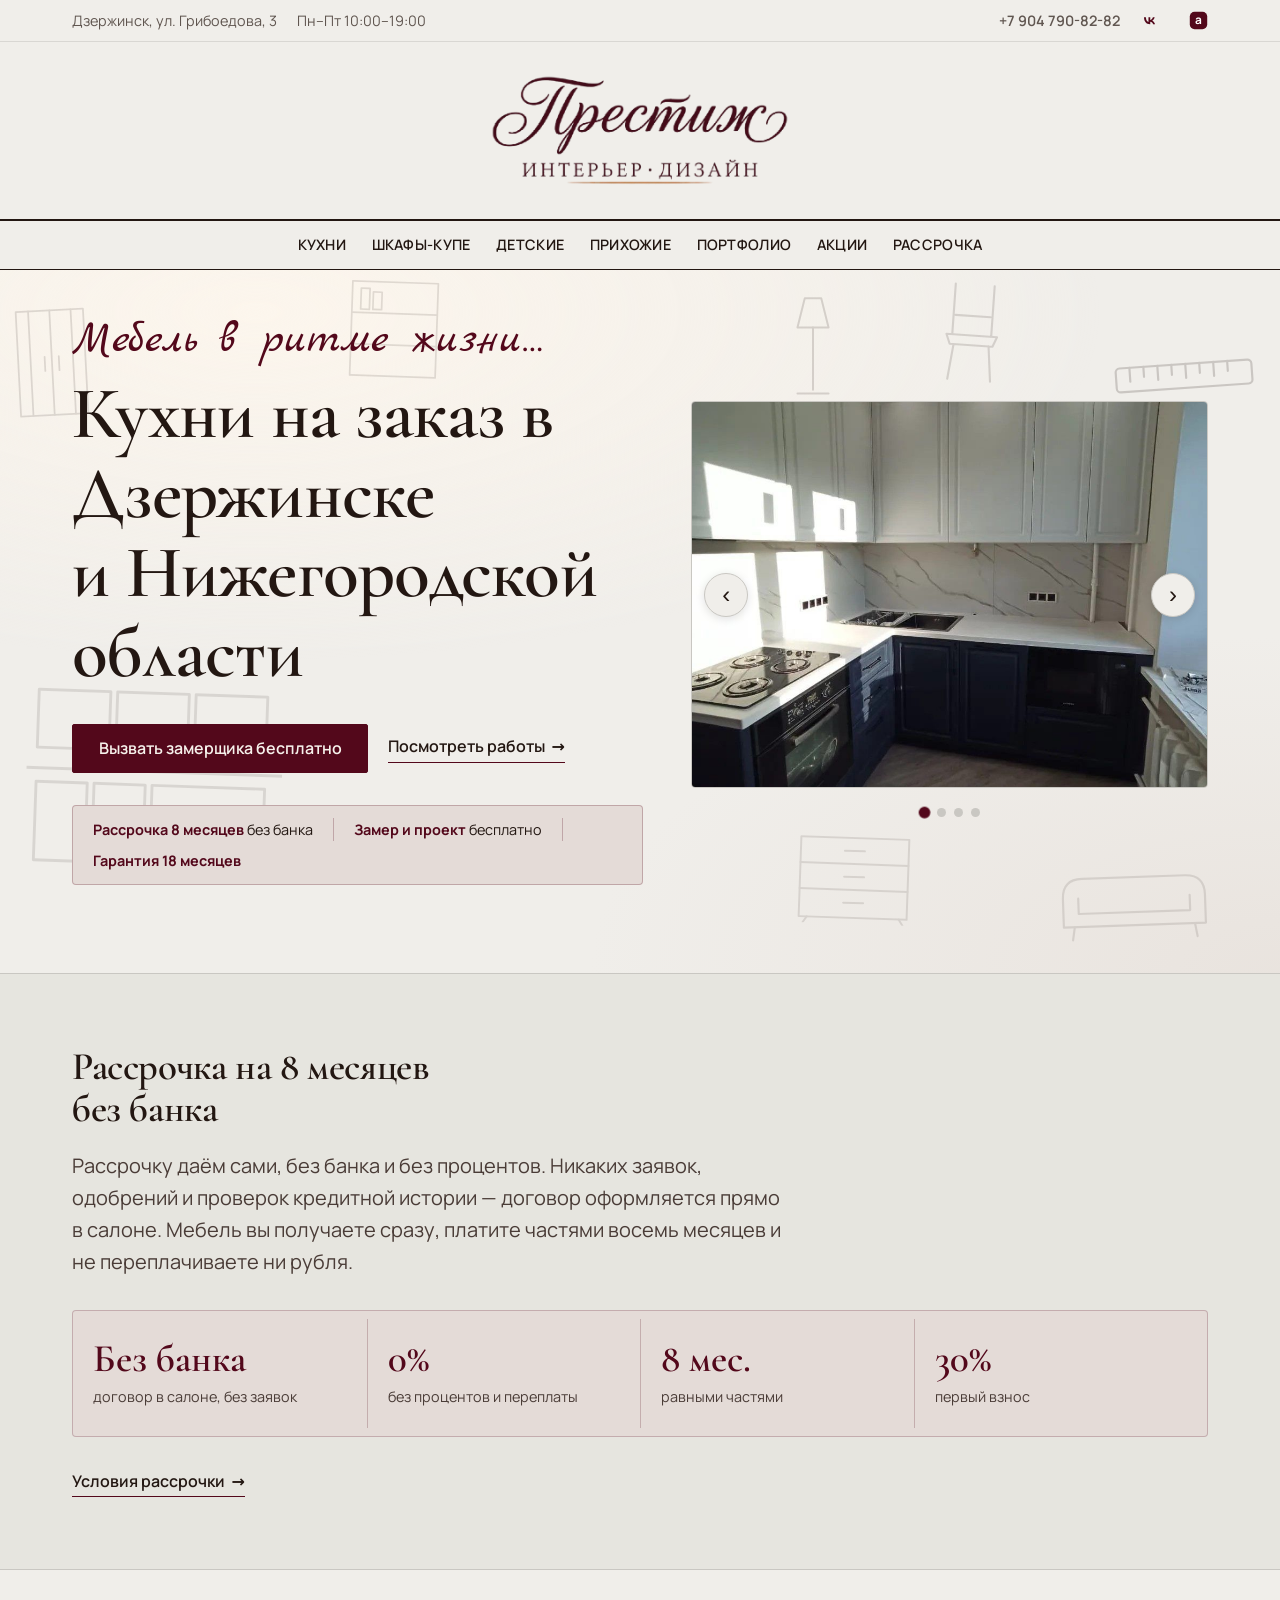
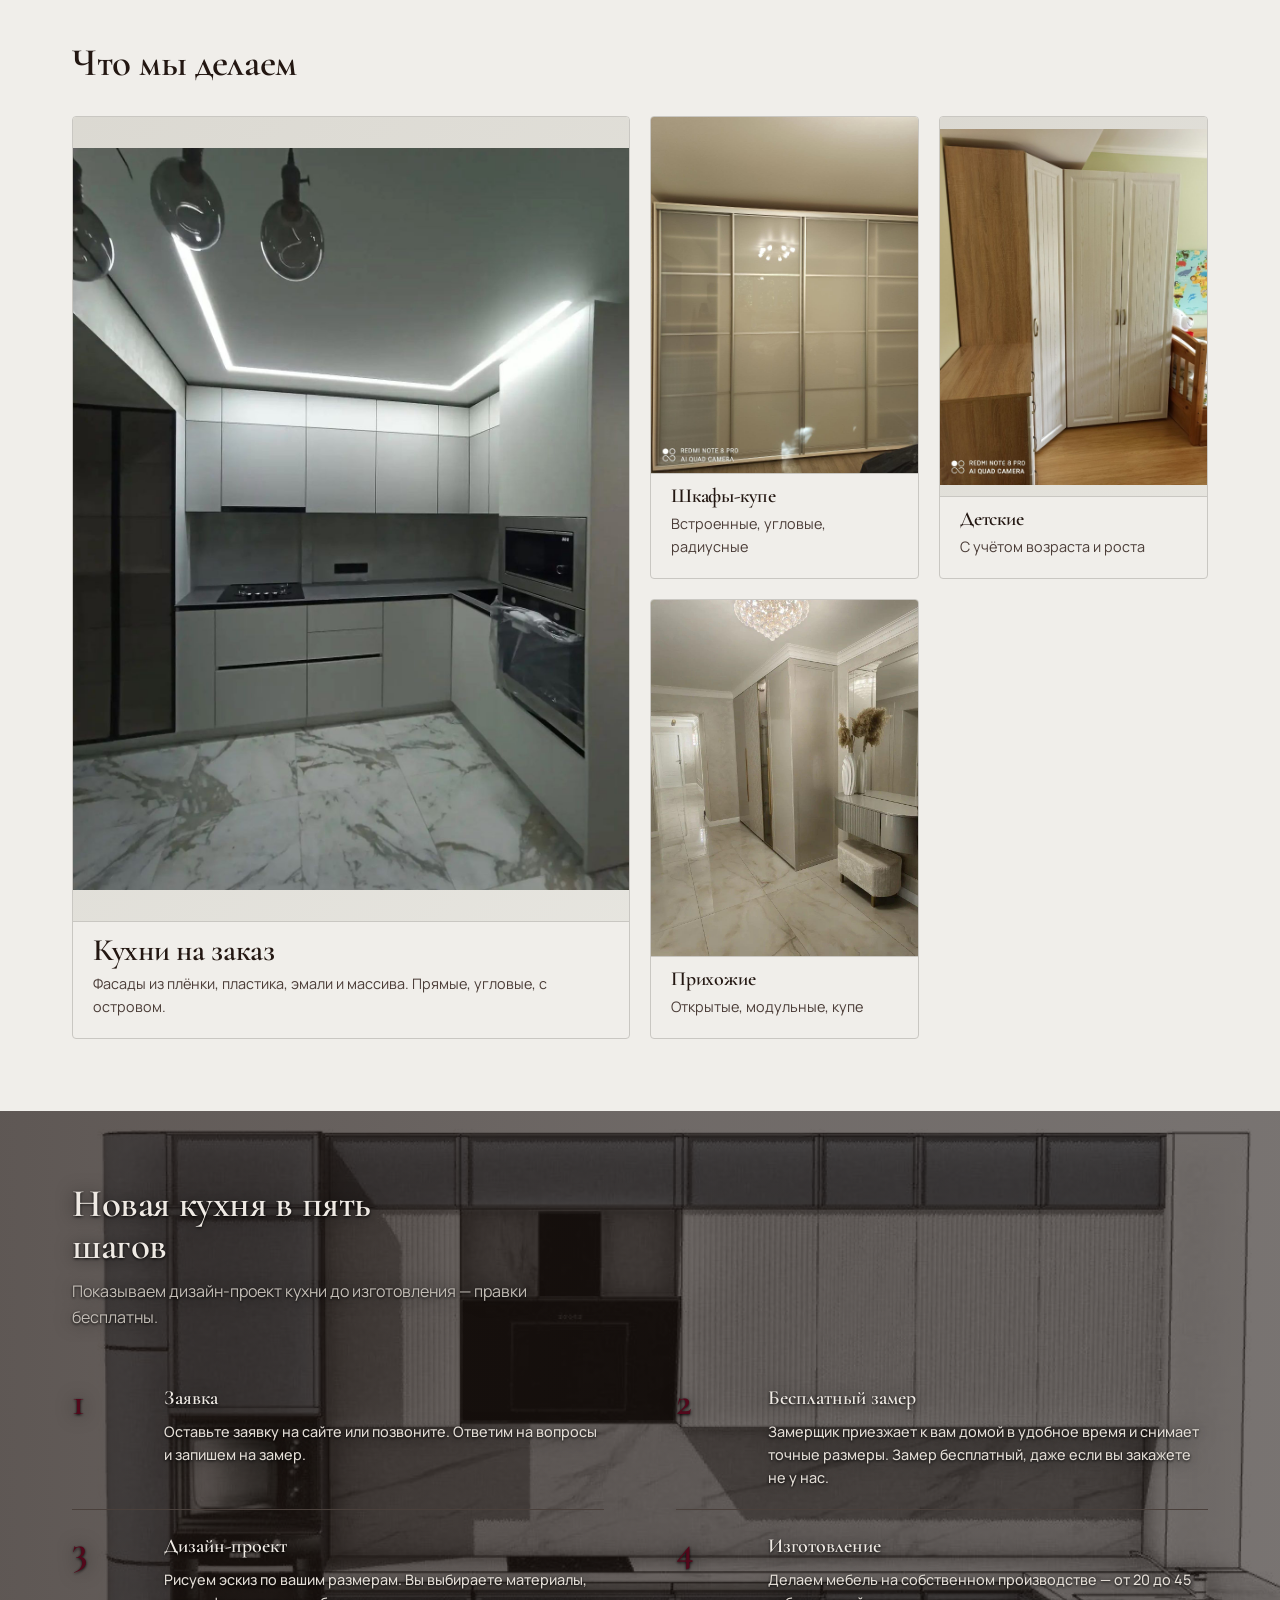
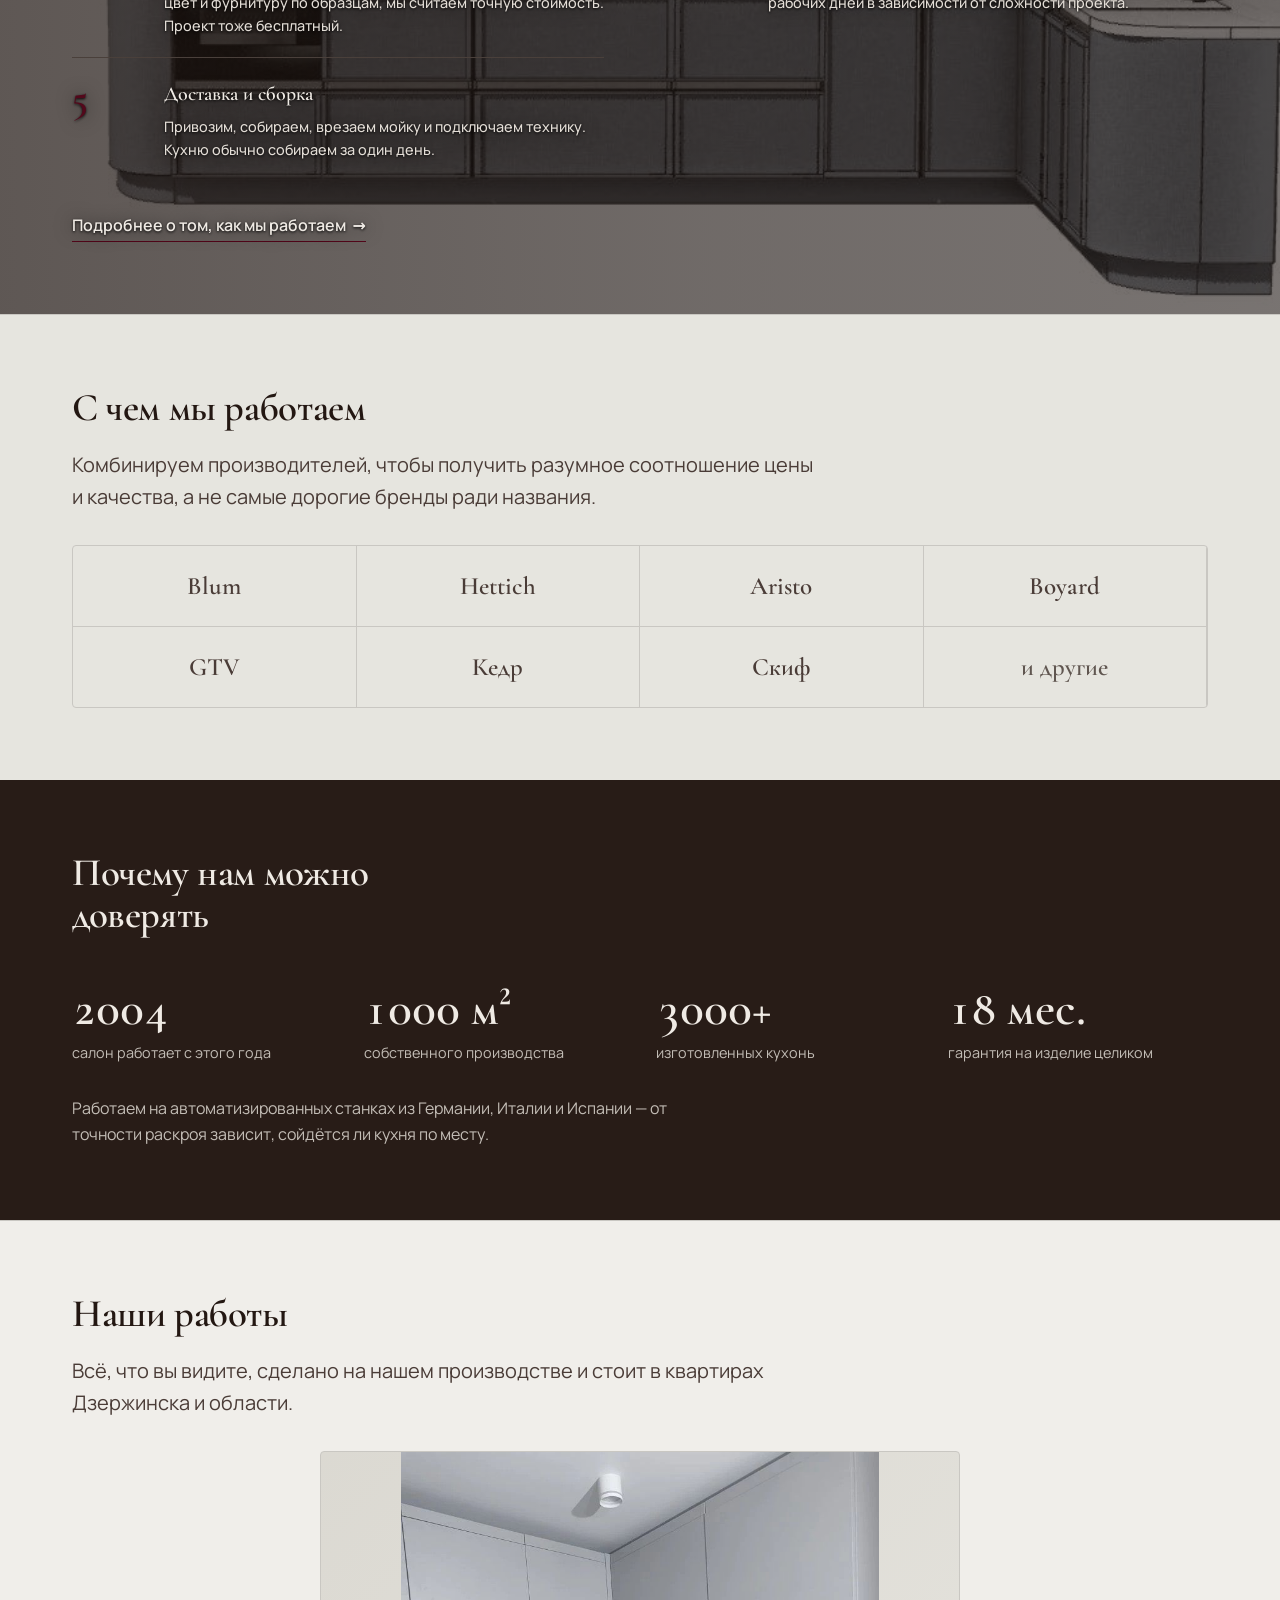
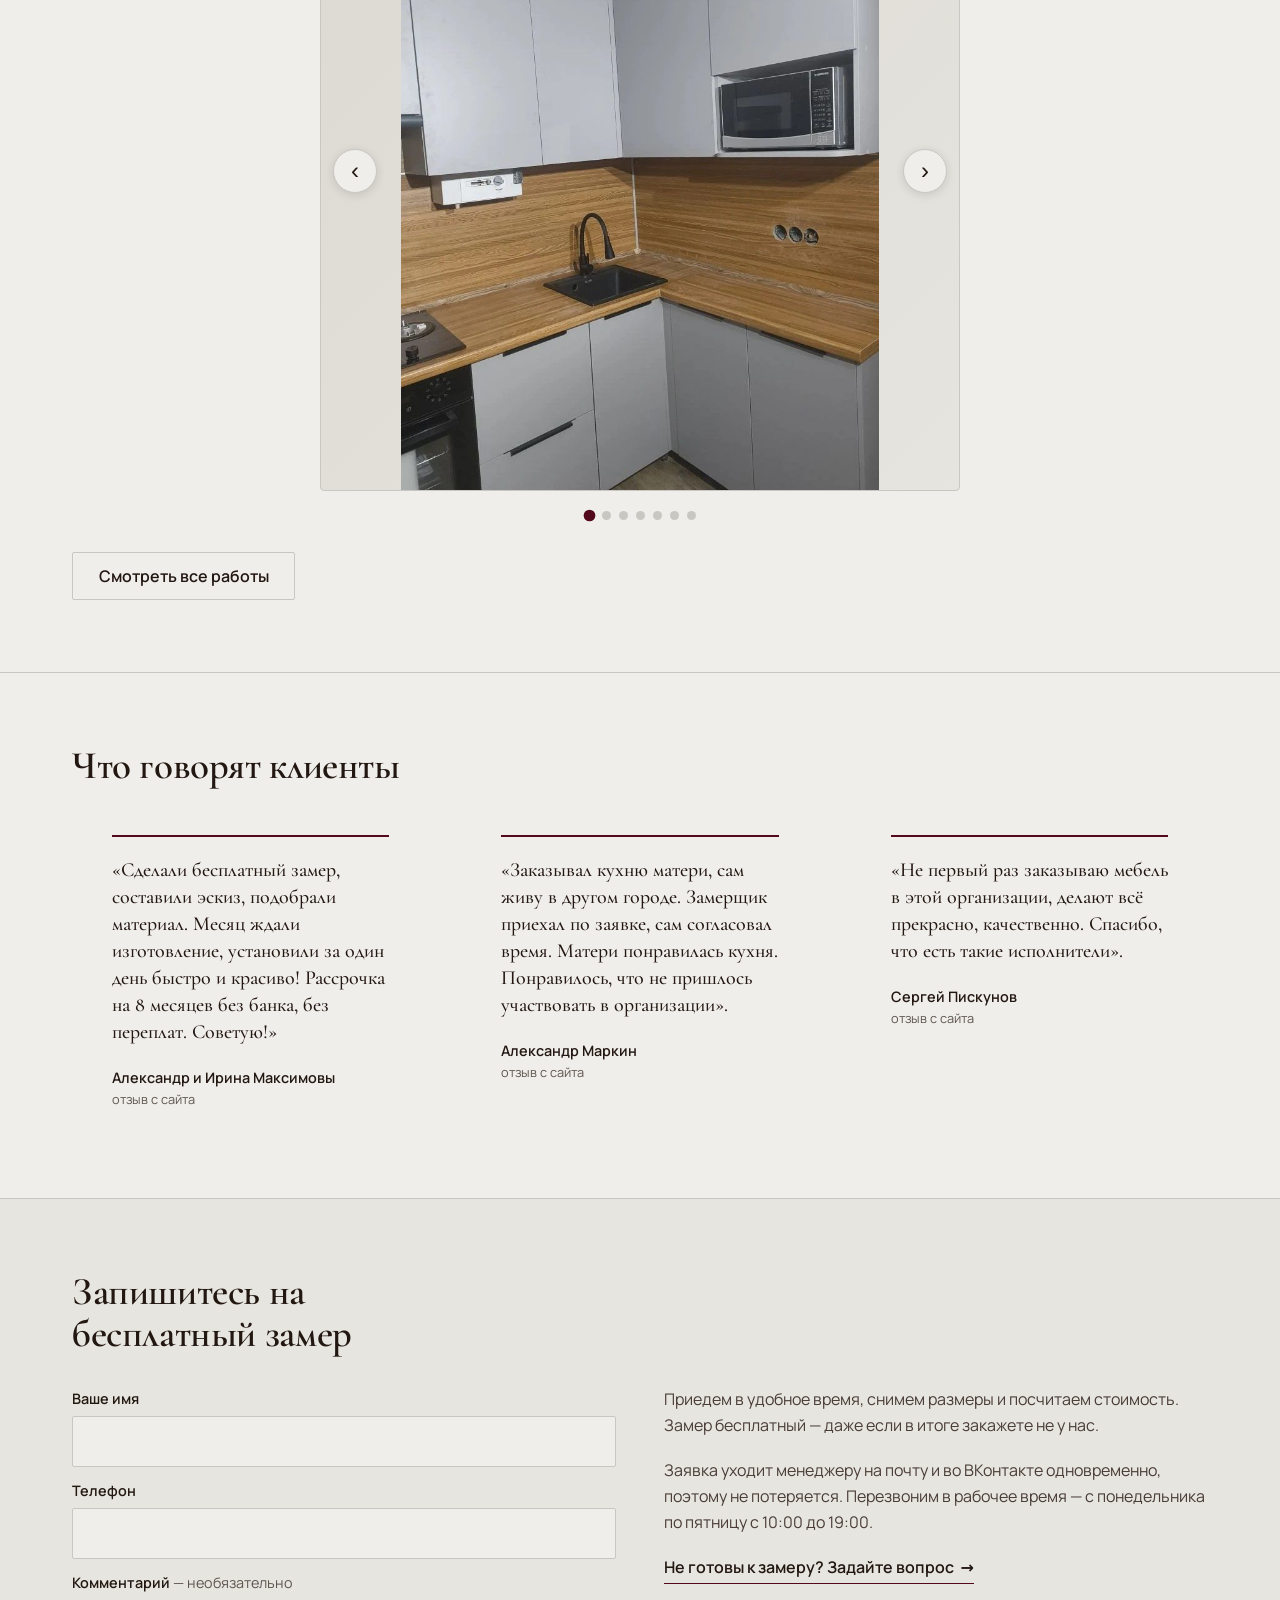
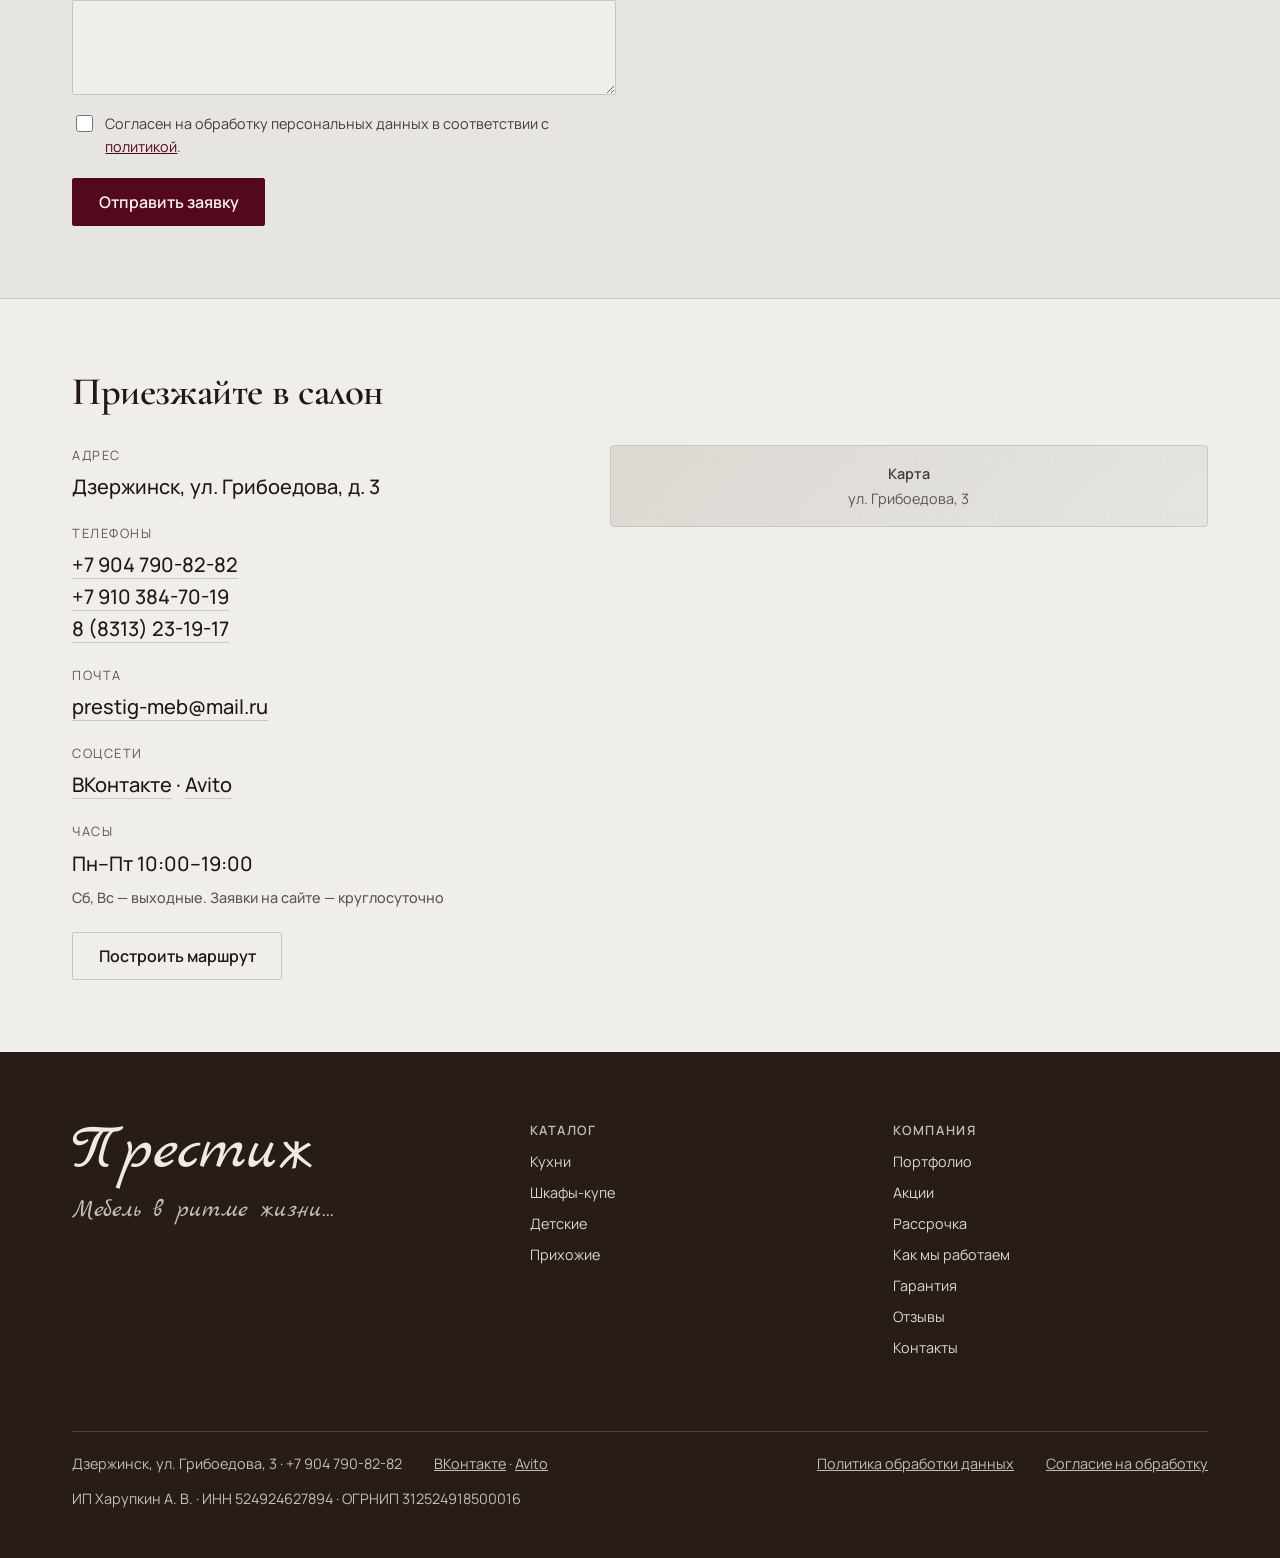
==== commit 786d84f8: "Контакты: починен селектор dl.contacts — отступы между строками, межстрочный у телефонов Co-Authored" ====
--- a/index.html
+++ b/index.html
@@ -17,7 +17,7 @@
 <meta property="og:description" content="Изготавливаем кухни, шкафы-купе и корпусную мебель по вашим размерам с 2004 года. Собственное производство в Дзержинске, работаем по всей Нижегородской области. Замер и дизайн-проект бесплатно, рассрочка на 8 месяцев без банка.">
 <meta property="og:image" content="https://prestigmeb.ru/img/kuhnya-sinyaya-mramor.jpg">
 <link rel="stylesheet" href="fonts.css">
-<link rel="stylesheet" href="site.css?v=20260916">
+<link rel="stylesheet" href="site.css?v=20260916c">
 </head>
 <body>
 
@@ -301,7 +301,9 @@
     <div class="wrap">
       <h2 class="section__title" id="form-title">Запишитесь на бесплатный замер</h2>
       <div class="form-grid">
-        <form class="form" novalidate>
+        <form class="form" novalidate data-lead action="api/lead.php" method="post">
+          <input type="hidden" name="subject" value="Главная">
+          <input type="text" name="website" tabindex="-1" autocomplete="off" aria-hidden="true" style="position:absolute;left:-9999px;width:1px;height:1px;opacity:0">
           <div class="field">
             <label for="f-name">Ваше имя</label>
             <input id="f-name" name="name" type="text" autocomplete="name" required>
@@ -319,6 +321,7 @@
             <span>Согласен на обработку персональных данных в соответствии с <a href="policy.html">политикой</a>.</span>
           </label>
           <button class="btn" type="submit">Отправить заявку</button>
+          <p class="form__status" role="status" aria-live="polite" hidden></p>
         </form>
         <aside class="form-aside">
           <p>Приедем в удобное время, снимем размеры и посчитаем стоимость. Замер бесплатный —
@@ -400,7 +403,7 @@
 <div class="sticky-cta"><a class="btn" href="#form">Бесплатный замер</a></div>
 
 
-<script src="site.js?v=20260916"></script>
+<script src="site.js?v=20260916c"></script>
 
 </body>
 </html>
--- a/site.css
+++ b/site.css
@@ -456,6 +456,11 @@
 .consent input { margin-top: 0.2rem; accent-color: var(--color-accent); width: 1.05rem; height: 1.05rem; flex: none; }
 .consent a { color: var(--color-accent); }
 .form .btn { margin-top: var(--space-xs); justify-self: start; }
+.form__status { margin: 0; font-size: var(--text-sm); line-height: 1.5; }
+.form__status--error { color: var(--color-accent); }
+.form__status--ok { font-size: var(--text-base); font-weight: 600; }
+.form.is-sent > :not(.form__status) { display: none; }
+.field .is-invalid, .consent .is-invalid { border-color: var(--color-accent); outline: 1px solid var(--color-accent); }
 .form-aside { font-size: var(--text-base); color: var(--color-ink-2); }
 .form-aside p + p { margin-top: var(--space-md); }
 .form-aside .ask { margin-top: var(--space-md); }
@@ -463,9 +468,9 @@
 /* ---------- 10 · Контакты ---------- */
 
 .contacts-grid { display: grid; grid-template-columns: 0.9fr 1.1fr; gap: var(--space-xl); margin-top: var(--space-lg); align-items: start; }
-.contacts dl { margin: 0; display: grid; gap: var(--space-md); }
+dl.contacts { margin: 0; display: grid; gap: var(--space-md); }
 .contacts dt { font-size: var(--text-xs); letter-spacing: 0.12em; text-transform: uppercase; color: var(--color-muted); }
-.contacts dd { margin: 0.15rem 0 0; font-size: var(--text-md); font-weight: 500; }
+.contacts dd { margin: 0.35rem 0 0; font-size: var(--text-md); font-weight: 500; line-height: 1.6; }
 .contacts dd a { color: inherit; text-decoration: none; border-bottom: 1px solid var(--color-rule); }
 .contacts dd a:hover { border-color: var(--color-accent); color: var(--color-accent); }
 .contacts .map { aspect-ratio: 16 / 10; }
